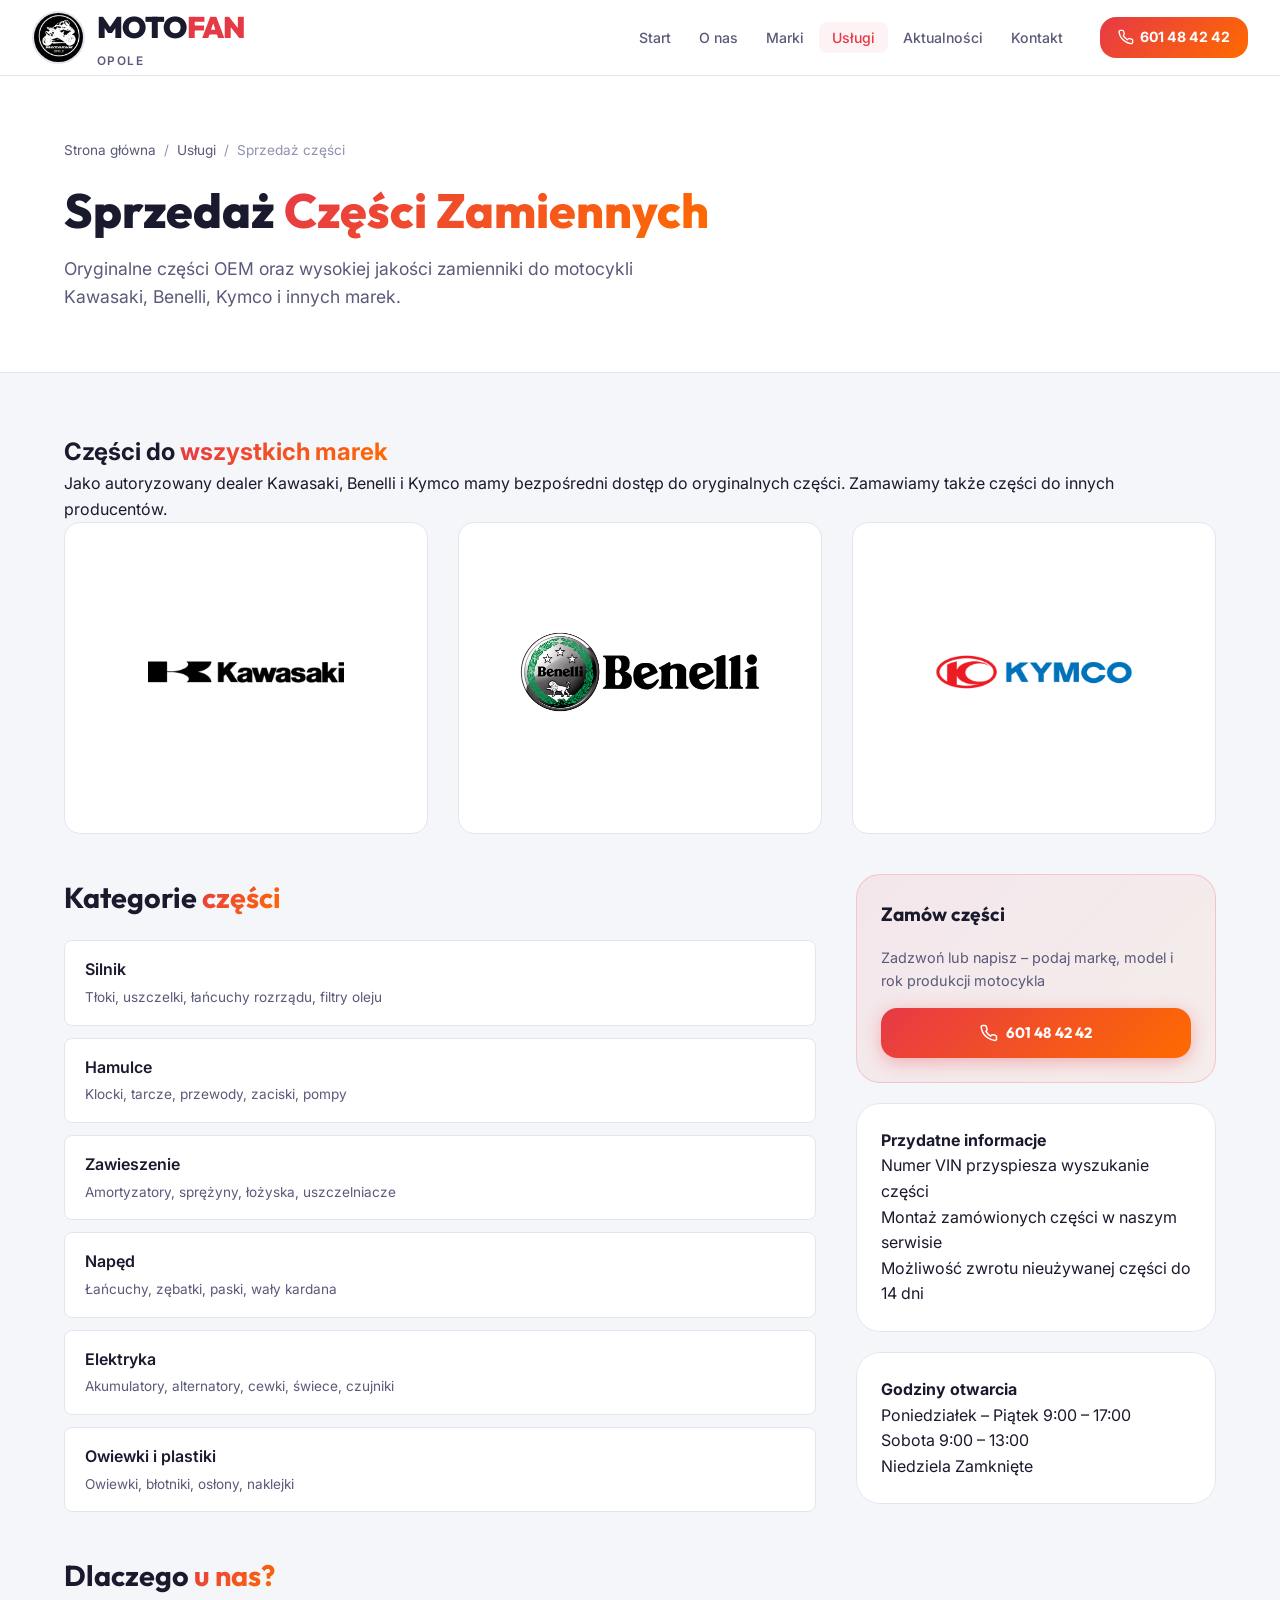
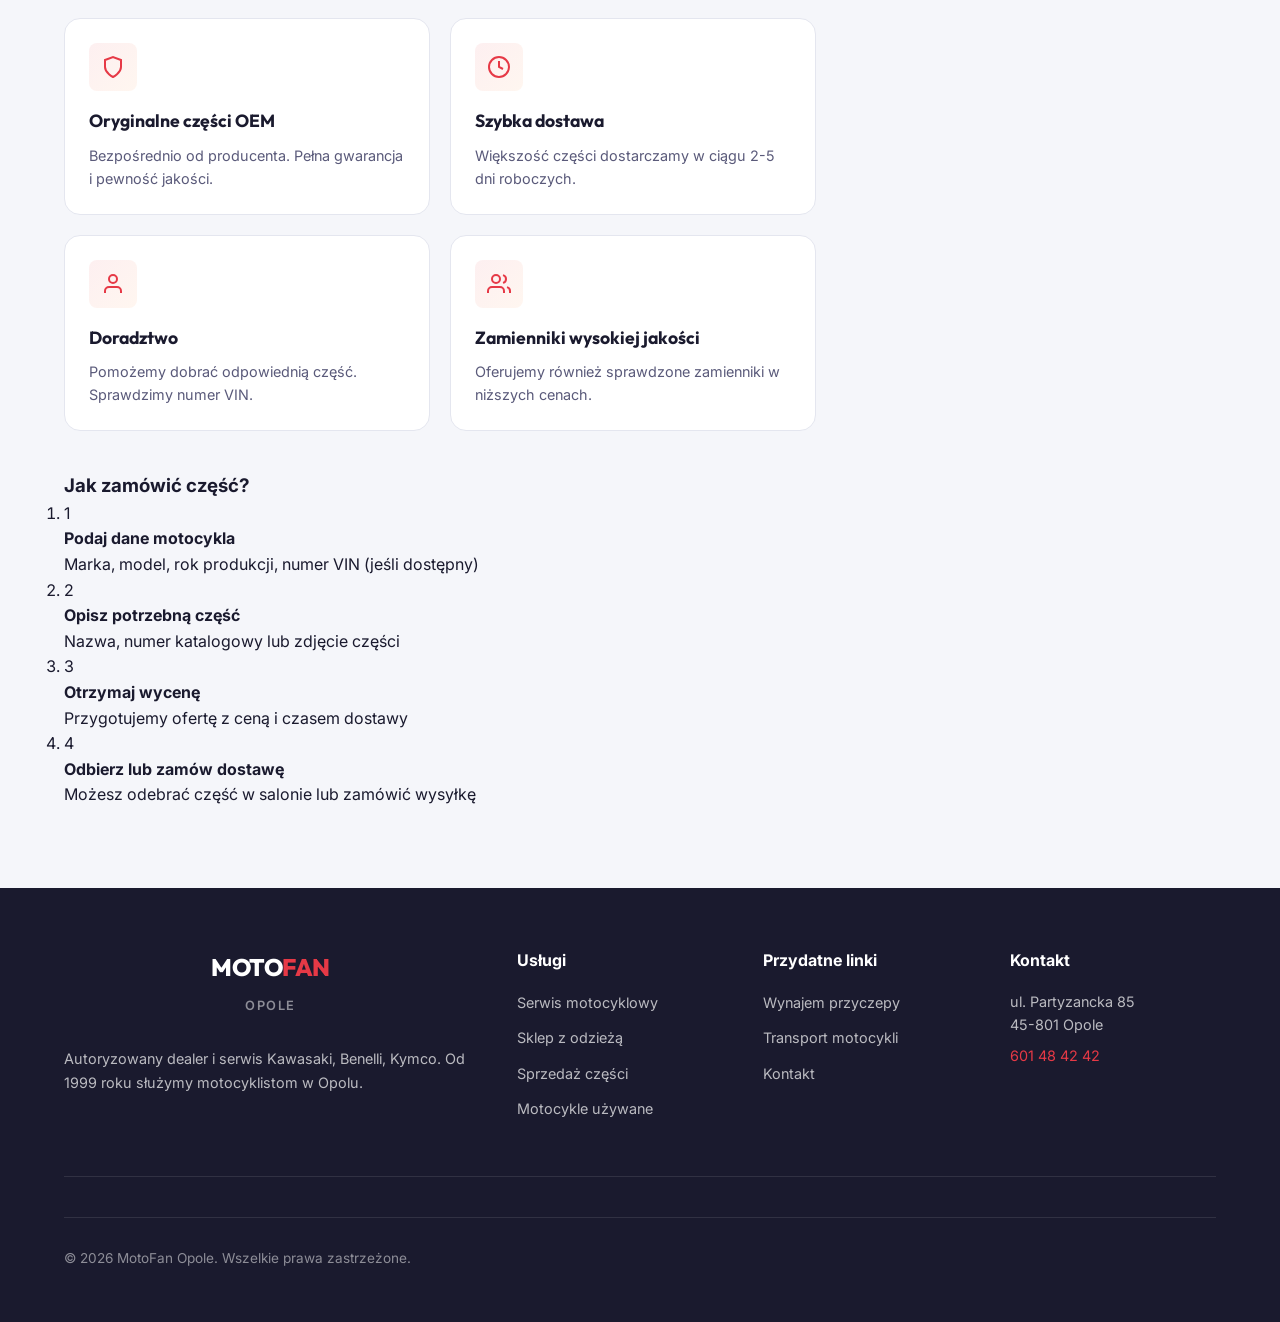
==== czesci.html @ 24b76aa2 "Remove free delivery info from czesci sidebar" ====
<!DOCTYPE html>
<html lang="pl">
<head>
  <meta charset="UTF-8" />
  <meta name="viewport" content="width=device-width, initial-scale=1.0" />
  <title>Sprzedaż Części – MotoFan Opole</title>
  <meta name="description" content="Oryginalne części zamienne do motocykli Kawasaki, Benelli, Kymco. Zamów części do swojego motocykla w MotoFan Opole." />
  <link rel="preconnect" href="https://fonts.googleapis.com" />
  <link rel="preconnect" href="https://fonts.gstatic.com" crossorigin />
  <link href="https://fonts.googleapis.com/css2?family=Outfit:wght@300;400;500;600;700;800;900&family=Inter:wght@300;400;500;600&display=swap" rel="stylesheet" />
  <link rel="stylesheet" href="style.css" />
  <link rel="stylesheet" href="subpage.css" />
</head>
<body>

  <!-- ===== NAVBAR ===== -->
  <nav class="navbar" id="navbar">
    <div class="nav-container">
      <a href="index.html" class="nav-logo">
        <img src="pics/logo.jpg" alt="MotoFan logo" class="nav-logo-img" onerror="this.style.display='none'" />
        <div>
          <div class="logo-text">MOTO<span class="logo-accent">FAN</span></div>
          <div class="logo-sub">Opole</div>
        </div>
      </a>
      <ul class="nav-links" id="navLinks">
        <li><a href="index.html" class="nav-link">Start</a></li>
        <li><a href="index.html#about" class="nav-link">O nas</a></li>
        <li><a href="index.html#brands" class="nav-link">Marki</a></li>
        <li><a href="index.html#services" class="nav-link active">Usługi</a></li>
        <li><a href="index.html#news" class="nav-link">Aktualności</a></li>
        <li><a href="index.html#contact" class="nav-link">Kontakt</a></li>
      </ul>
      <a href="tel:601484242" class="nav-cta">
        <svg width="16" height="16" viewBox="0 0 24 24" fill="none" stroke="currentColor" stroke-width="2" stroke-linecap="round" stroke-linejoin="round"><path d="M22 16.92v3a2 2 0 0 1-2.18 2 19.79 19.79 0 0 1-8.63-3.07A19.5 19.5 0 0 1 4.69 13 19.79 19.79 0 0 1 1.61 4.35 2 2 0 0 1 3.58 2h3a2 2 0 0 1 2 1.72 12.84 12.84 0 0 0 .7 2.81 2 2 0 0 1-.45 2.11L7.91 9.91a16 16 0 0 0 6.18 6.18l1.27-1.27a2 2 0 0 1 2.11-.45 12.84 12.84 0 0 0 2.81.7A2 2 0 0 1 22 16.92z"/></svg>
        601 48 42 42
      </a>
      <button class="hamburger" id="hamburger" aria-label="Menu">
        <span></span><span></span><span></span>
      </button>
    </div>
  </nav>

  <!-- ===== PAGE HEADER ===== -->
  <section class="page-header">
    <div class="container">
      <div class="breadcrumb">
        <a href="index.html">Strona główna</a>
        <span>/</span>
        <a href="index.html#services">Usługi</a>
        <span>/</span>
        <span>Sprzedaż części</span>
      </div>
      <h1 class="page-title">Sprzedaż <span class="gradient-text">Części Zamiennych</span></h1>
      <p class="page-desc">Oryginalne części OEM oraz wysokiej jakości zamienniki do motocykli Kawasaki, Benelli, Kymco i innych marek.</p>
    </div>
  </section>

  <!-- ===== CONTENT ===== -->
  <section class="content-section">
    <div class="container">
      
      <h2>Części do <span class="gradient-text">wszystkich marek</span></h2>
      <p class="lead">Jako autoryzowany dealer Kawasaki, Benelli i Kymco mamy bezpośredni dostęp do oryginalnych części. Zamawiamy także części do innych producentów.</p>

      <div class="brands-showcase" style="grid-template-columns:repeat(3,1fr);gap:30px;">
        <div class="brand-showcase-card" style="display:flex;align-items:center;justify-content:center;padding:40px 20px;">
          <img src="pics/marki/kawsaki.png" alt="Kawasaki" style="height:218px;width:auto;" />
        </div>
        <div class="brand-showcase-card" style="display:flex;align-items:center;justify-content:center;padding:40px 20px;">
          <img src="pics/marki/benelli-logo.png" alt="Benelli" style="height:136px;width:auto;" />
        </div>
        <div class="brand-showcase-card" style="display:flex;align-items:center;justify-content:center;padding:40px 20px;">
          <img src="pics/marki/kymco.png" alt="Kymco" style="height:218px;width:auto;" />
        </div>
      </div>

      <div class="content-grid">
        <div class="content-main">
          <h2>Kategorie <span class="gradient-text">części</span></h2>
          
          <div class="repairs-list">
            <div class="repair-item">
              <span class="repair-name">Silnik</span>
              <span class="repair-desc">Tłoki, uszczelki, łańcuchy rozrządu, filtry oleju</span>
            </div>
            <div class="repair-item">
              <span class="repair-name">Hamulce</span>
              <span class="repair-desc">Klocki, tarcze, przewody, zaciski, pompy</span>
            </div>
            <div class="repair-item">
              <span class="repair-name">Zawieszenie</span>
              <span class="repair-desc">Amortyzatory, sprężyny, łożyska, uszczelniacze</span>
            </div>
            <div class="repair-item">
              <span class="repair-name">Napęd</span>
              <span class="repair-desc">Łańcuchy, zębatki, paski, wały kardana</span>
            </div>
            <div class="repair-item">
              <span class="repair-name">Elektryka</span>
              <span class="repair-desc">Akumulatory, alternatory, cewki, świece, czujniki</span>
            </div>
            <div class="repair-item">
              <span class="repair-name">Owiewki i plastiki</span>
              <span class="repair-desc">Owiewki, błotniki, osłony, naklejki</span>
            </div>
          </div>

          <h2>Dlaczego <span class="gradient-text">u nas?</span></h2>
          
          <div class="service-features">
            <div class="feature-box">
              <div class="feature-icon">
                <svg viewBox="0 0 24 24" fill="none" stroke="currentColor" stroke-width="2"><path d="M12 22s8-4 8-10V5l-8-3-8 3v7c0 6 8 10 8 10z"/></svg>
              </div>
              <h3>Oryginalne części OEM</h3>
              <p>Bezpośrednio od producenta. Pełna gwarancja i pewność jakości.</p>
            </div>
            <div class="feature-box">
              <div class="feature-icon">
                <svg viewBox="0 0 24 24" fill="none" stroke="currentColor" stroke-width="2"><circle cx="12" cy="12" r="10"/><polyline points="12 6 12 12 16 14"/></svg>
              </div>
              <h3>Szybka dostawa</h3>
              <p>Większość części dostarczamy w ciągu 2-5 dni roboczych.</p>
            </div>
            <div class="feature-box">
              <div class="feature-icon">
                <svg viewBox="0 0 24 24" fill="none" stroke="currentColor" stroke-width="2"><path d="M20 21v-2a4 4 0 0 0-4-4H8a4 4 0 0 0-4 4v2"/><circle cx="12" cy="7" r="4"/></svg>
              </div>
              <h3>Doradztwo</h3>
              <p>Pomożemy dobrać odpowiednią część. Sprawdzimy numer VIN.</p>
            </div>
            <div class="feature-box">
              <div class="feature-icon">
                <svg viewBox="0 0 24 24" fill="none" stroke="currentColor" stroke-width="2"><path d="M17 21v-2a4 4 0 0 0-4-4H5a4 4 0 0 0-4 4v2"/><circle cx="9" cy="7" r="4"/><path d="M23 21v-2a4 4 0 0 0-3-3.87"/><path d="M16 3.13a4 4 0 0 1 0 7.75"/></svg>
              </div>
              <h3>Zamienniki wysokiej jakości</h3>
              <p>Oferujemy również sprawdzone zamienniki w niższych cenach.</p>
            </div>
          </div>

          <h3>Jak zamówić część?</h3>
          <ol class="steps-list">
            <li>
              <span class="step-number">1</span>
              <div>
                <strong>Podaj dane motocykla</strong>
                <p>Marka, model, rok produkcji, numer VIN (jeśli dostępny)</p>
              </div>
            </li>
            <li>
              <span class="step-number">2</span>
              <div>
                <strong>Opisz potrzebną część</strong>
                <p>Nazwa, numer katalogowy lub zdjęcie części</p>
              </div>
            </li>
            <li>
              <span class="step-number">3</span>
              <div>
                <strong>Otrzymaj wycenę</strong>
                <p>Przygotujemy ofertę z ceną i czasem dostawy</p>
              </div>
            </li>
            <li>
              <span class="step-number">4</span>
              <div>
                <strong>Odbierz lub zamów dostawę</strong>
                <p>Możesz odebrać część w salonie lub zamówić wysyłkę</p>
              </div>
            </li>
          </ol>
        </div>

        <aside class="content-sidebar">
          <div class="sidebar-card cta-card">
            <h3>Zamów części</h3>
            <p>Zadzwoń lub napisz – podaj markę, model i rok produkcji motocykla</p>
            <a href="tel:601484242" class="btn btn-primary btn-full">
              <svg width="18" height="18" viewBox="0 0 24 24" fill="none" stroke="currentColor" stroke-width="2"><path d="M22 16.92v3a2 2 0 0 1-2.18 2 19.79 19.79 0 0 1-8.63-3.07A19.5 19.5 0 0 1 4.69 13 19.79 19.79 0 0 1 1.61 4.35 2 2 0 0 1 3.58 2h3a2 2 0 0 1 2 1.72 12.84 12.84 0 0 0 .7 2.81 2 2 0 0 1-.45 2.11L7.91 9.91a16 16 0 0 0 6.18 6.18l1.27-1.27a2 2 0 0 1 2.11-.45 12.84 12.84 0 0 0 2.81.7A2 2 0 0 1 22 16.92z"/></svg>
              601 48 42 42
            </a>
          </div>

          <div class="sidebar-card">
            <h4>Przydatne informacje</h4>
            <ul class="sidebar-list">
              <li>Numer VIN przyspiesza wyszukanie części</li>
              <li>Montaż zamówionych części w naszym serwisie</li>
              <li>Możliwość zwrotu nieużywanej części do 14 dni</li>
            </ul>
          </div>

          <div class="sidebar-card">
            <h4>Godziny otwarcia</h4>
            <div class="hours-list">
              <div class="hours-row">
                <span>Poniedziałek – Piątek</span>
                <span>9:00 – 17:00</span>
              </div>
              <div class="hours-row">
                <span>Sobota</span>
                <span>9:00 – 13:00</span>
              </div>
              <div class="hours-row">
                <span>Niedziela</span>
                <span>Zamknięte</span>
              </div>
            </div>
          </div>
        </aside>
      </div>

    </div>
  </section>

  <!-- ===== FOOTER ===== -->
  <footer class="footer">
    <div class="container">
      <div class="footer-grid">
        <div class="footer-brand">
          <div class="footer-logo">
            <span class="logo-text">MOTO<span class="logo-accent">FAN</span></span>
            <span class="logo-sub">Opole</span>
          </div>
          <p>Autoryzowany dealer i serwis Kawasaki, Benelli, Kymco. Od 1999 roku służymy motocyklistom w Opolu.</p>
        </div>
        <div class="footer-links">
          <h4>Usługi</h4>
          <ul>
            <li><a href="serwis-motocyklowy.html">Serwis motocyklowy</a></li>
            <li><a href="sklep.html">Sklep z odzieżą</a></li>
            <li><a href="czesci.html">Sprzedaż części</a></li>
            <li><a href="motocykle-uzywane.html">Motocykle używane</a></li>
          </ul>
        </div>
        <div class="footer-links">
          <h4>Przydatne linki</h4>
          <ul>
            <li><a href="wynajem-przyczepy.html">Wynajem przyczepy</a></li>
            <li><a href="transport.html">Transport motocykli</a></li>
            <li><a href="index.html#contact">Kontakt</a></li>
          </ul>
        </div>
        <div class="footer-contact">
          <h4>Kontakt</h4>
          <p>ul. Partyzancka 85<br>45-801 Opole</p>
          <p><a href="tel:601484242">601 48 42 42</a></p>
        </div>
      </div>
      <div class="footer-bottom">
        <p>&copy; 2026 MotoFan Opole. Wszelkie prawa zastrzeżone.</p>
      </div>
    </div>
  </footer>

  <script src="script.js"></script>
</body>
</html>
---- style.css ----
/* ===================================================
   MOTOFAN – Modern Website CSS – Light Premium Theme
   =================================================== */
:root {
  --bg:          #f5f6fa;
  --bg2:         #ffffff;
  --surface:     #ffffff;
  --surface2:    #f0f1f8;
  --border:      #e4e6ef;
  --border-h:    rgba(230,57,70,0.4);

  --primary:     #e63946;
  --primary-d:   #c1121f;
  --orange:      #ff6b00;
  --grad:        linear-gradient(135deg,#e63946,#ff6b00);
  --grad-soft:   linear-gradient(135deg,rgba(230,57,70,.08),rgba(255,107,0,.06));

  --text:        #1a1a2e;
  --text-m:      #5a5a7a;
  --text-dim:    #9090b0;

  --radius-sm:   8px;
  --radius-md:   16px;
  --radius-lg:   24px;
  --radius-xl:   32px;
  --shadow:      0 2px 24px rgba(0,0,0,.08);
  --shadow-h:    0 8px 40px rgba(230,57,70,.15);
  --tr:          .3s cubic-bezier(.4,0,.2,1);
  --nav-h:       76px;
}

*,*::before,*::after{box-sizing:border-box;margin:0;padding:0}
html{scroll-behavior:smooth}
body{background:var(--bg);color:var(--text);font-family:'Inter',sans-serif;line-height:1.6;overflow-x:hidden}
a{color:inherit;text-decoration:none}
ul{list-style:none}
img{max-width:100%;display:block}
::-webkit-scrollbar{width:5px}
::-webkit-scrollbar-track{background:var(--bg)}
::-webkit-scrollbar-thumb{background:var(--primary);border-radius:3px}

.container{max-width:1200px;margin:0 auto;padding:0 24px}
section{padding:96px 0}

/* Typography */
.gradient-text{background:var(--grad);-webkit-background-clip:text;-webkit-text-fill-color:transparent;background-clip:text}
.section-header{text-align:center;margin-bottom:60px}
.section-tag{display:inline-block;background:rgba(230,57,70,.1);color:var(--primary);border:1px solid rgba(230,57,70,.2);padding:5px 16px;border-radius:100px;font-size:.78rem;font-weight:700;letter-spacing:.1em;text-transform:uppercase;margin-bottom:14px}
.section-title{font-family:'Outfit',sans-serif;font-size:clamp(1.9rem,4vw,2.8rem);font-weight:800;line-height:1.15;margin-bottom:14px;color:var(--text)}
.section-desc{font-size:1.05rem;color:var(--text-m);max-width:580px;margin:0 auto}

/* Buttons */
.btn{display:inline-flex;align-items:center;gap:8px;padding:13px 26px;border-radius:var(--radius-md);font-family:'Outfit',sans-serif;font-weight:700;font-size:.93rem;cursor:pointer;transition:var(--tr);border:none;letter-spacing:.01em}
.btn-primary{background:var(--grad);color:#fff;box-shadow:0 4px 18px rgba(230,57,70,.35)}
.btn-primary:hover{transform:translateY(-2px);box-shadow:0 8px 30px rgba(230,57,70,.45)}
.btn-ghost{background:#fff;color:var(--text);border:2px solid var(--border)}
.btn-ghost:hover{border-color:var(--primary);color:var(--primary);transform:translateY(-2px)}
.btn-fb{background:#1877f2;color:#fff;width:100%;justify-content:center;margin-top:20px}
.btn-fb:hover{background:#166fe5;transform:translateY(-2px);box-shadow:0 8px 24px rgba(24,119,242,.35)}
.btn-full{width:100%;justify-content:center}

/* ===== NAVBAR ===== */
.navbar{position:fixed;top:0;left:0;right:0;z-index:1000;height:var(--nav-h);background:rgba(255,255,255,.85);backdrop-filter:blur(20px);border-bottom:1px solid var(--border);transition:var(--tr)}
.navbar.scrolled{box-shadow:0 4px 24px rgba(0,0,0,.08)}
.nav-container{max-width:1400px;margin:0 auto;padding:0 32px;height:100%;display:flex;align-items:center;gap:24px}

.nav-logo{display:flex;align-items:center;gap:12px;flex-shrink:0}
.nav-logo-img{width:53px;height:53px;border-radius:50%;object-fit:cover;border:2px solid var(--border)}
.logo-text{font-family:'Outfit',sans-serif;font-size:1.86rem;font-weight:900;letter-spacing:-.02em;color:var(--text)}
.logo-accent{color:var(--primary)}
.logo-sub{font-size:.74rem;color:var(--text-m);font-weight:600;letter-spacing:.12em;text-transform:uppercase}

.nav-links{display:flex;align-items:center;gap:2px;margin-left:auto}
.nav-link{padding:7px 13px;border-radius:var(--radius-sm);font-size:.88rem;font-weight:500;color:var(--text-m);transition:var(--tr)}
.nav-link:hover,.nav-link.active{color:var(--primary);background:rgba(230,57,70,.06)}

.nav-cta{display:flex;align-items:center;gap:6px;padding:9px 18px;border-radius:var(--radius-md);background:var(--grad);color:#fff;font-weight:700;font-size:.88rem;transition:var(--tr);flex-shrink:0}
.nav-cta:hover{transform:translateY(-1px);box-shadow:0 4px 16px rgba(230,57,70,.35)}

.hamburger{display:none;flex-direction:column;gap:5px;background:none;border:none;cursor:pointer;padding:8px;margin-left:auto}
.hamburger span{display:block;width:24px;height:2px;background:var(--text);border-radius:2px;transition:var(--tr)}

/* ===== HERO ===== */
.hero{position:relative;height:100vh;min-height:600px;display:flex;align-items:center;overflow:hidden}
.hero-video-wrap{position:absolute;inset:0;z-index:0;overflow:hidden}

/* Clip bottom to hide watermark */
.hero-video{width:100%;height:112%;object-fit:cover;object-position:center top}
.hero-overlay{position:absolute;inset:0;background:linear-gradient(to right,rgba(10,10,20,.82) 0%,rgba(10,10,20,.55) 55%,rgba(10,10,20,.2) 100%)}

.hero-content{position:relative;z-index:2;max-width:1200px;margin:0 auto;padding:0 24px;width:100%}
.hero-badge{display:inline-flex;align-items:center;gap:10px;background:rgba(255,255,255,.12);border:1px solid rgba(255,255,255,.2);backdrop-filter:blur(12px);padding:7px 18px;border-radius:100px;font-size:.82rem;color:rgba(255,255,255,.85);margin-bottom:24px;animation:fadeInDown .8s ease}
.badge-dot{width:8px;height:8px;background:#22c55e;border-radius:50%;box-shadow:0 0 8px #22c55e;animation:pulse 2s infinite}
@keyframes pulse{0%,100%{box-shadow:0 0 8px #22c55e}50%{box-shadow:0 0 20px #22c55e}}

.hero-title{font-family:'Outfit',sans-serif;font-size:clamp(3.2rem,8vw,6.5rem);font-weight:900;line-height:1.02;margin-bottom:22px;color:#fff;animation:fadeInUp .9s ease .1s both;text-shadow:0 2px 30px rgba(0,0,0,.3)}
.hero-sub{font-size:clamp(1rem,2vw,1.2rem);color:rgba(255,255,255,.8);max-width:520px;margin-bottom:36px;animation:fadeInUp .9s ease .2s both;line-height:1.7}
.hero-actions{display:flex;gap:14px;flex-wrap:wrap;margin-bottom:56px;animation:fadeInUp .9s ease .3s both}
.hero-stats{display:flex;align-items:center;gap:28px;animation:fadeInUp .9s ease .4s both}
.stat{display:flex;flex-direction:column}
.stat-num{font-family:'Outfit',sans-serif;font-size:2.1rem;font-weight:900;color:#fff}
.stat-label{font-size:.75rem;color:rgba(255,255,255,.6);text-transform:uppercase;letter-spacing:.06em}
.stat-divider{width:1px;height:38px;background:rgba(255,255,255,.2)}

.scroll-indicator{position:absolute;bottom:28px;left:50%;transform:translateX(-50%);z-index:2;display:flex;flex-direction:column;align-items:center;gap:7px;color:rgba(255,255,255,.5);font-size:.72rem;animation:bounce 2s infinite}
.scroll-mouse{width:22px;height:34px;border:2px solid rgba(255,255,255,.3);border-radius:11px;display:flex;justify-content:center;padding-top:6px}
.scroll-wheel{width:3px;height:6px;background:var(--primary);border-radius:2px;animation:scrollWheel 2s infinite}
@keyframes scrollWheel{0%{transform:translateY(0);opacity:1}100%{transform:translateY(10px);opacity:0}}
@keyframes bounce{0%,100%{transform:translateX(-50%) translateY(0)}50%{transform:translateX(-50%) translateY(6px)}}

/* ===== ABOUT ===== */
.about{background:var(--bg2)}
.about-grid{display:grid;grid-template-columns:1fr 1fr;gap:56px;align-items:start}
.about-lead{font-size:1.15rem;font-weight:600;color:var(--text);margin-bottom:18px;line-height:1.6}
.about-text p{color:var(--text-m);margin-bottom:14px;line-height:1.8}
.about-features{margin-top:28px;display:grid;grid-template-columns:1fr 1fr;gap:14px}
.feature-item{display:flex;align-items:flex-start;gap:12px;background:var(--bg);border:1px solid var(--border);border-radius:var(--radius-md);padding:14px;transition:var(--tr)}
.feature-item:hover{border-color:var(--primary);box-shadow:var(--shadow-h);transform:translateY(-2px)}
.feature-icon{width:40px;height:40px;border-radius:10px;background:rgba(230,57,70,.08);display:flex;align-items:center;justify-content:center;flex-shrink:0}
.feature-icon svg{width:20px;height:20px;color:var(--primary);fill:none;stroke:currentColor;stroke-width:2}
.feature-item strong{font-size:.88rem;font-weight:700;display:block;margin-bottom:3px;color:var(--text)}
.feature-item p{font-size:.78rem;color:var(--text-m);margin:0}

.about-img-col{display:flex;flex-direction:column;gap:16px}
.about-img-card{position:relative;border-radius:var(--radius-xl);overflow:hidden;background:var(--grad-soft);border:1px solid var(--border);height:260px;display:flex;align-items:center;justify-content:center}
.about-img-card img{width:100%;height:100%;object-fit:cover}
.about-badge-card{background:var(--grad);color:#fff;border-radius:var(--radius-lg);padding:24px 28px;display:flex;align-items:center;gap:20px}
.about-badge-num{font-family:'Outfit',sans-serif;font-size:3rem;font-weight:900}
.about-badge-label{font-size:.9rem;opacity:.9;font-weight:500}

/* ===== BRANDS ===== */
.brands{background:var(--bg)}
.brands-grid{display:grid;grid-template-columns:repeat(3,1fr);gap:20px;margin-bottom:40px}
.brand-card{position:relative;background:var(--surface);border:1.5px solid var(--border);border-radius:var(--radius-xl);overflow:hidden;transition:var(--tr);cursor:pointer}
.brand-card:hover{border-color:var(--primary);transform:translateY(-4px);box-shadow:var(--shadow-h)}
.brand-card.featured{border-color:rgba(230,57,70,.3);background:linear-gradient(135deg,#fff,rgba(230,57,70,.03))}
.brand-card-inner{padding:28px}
.brand-logo-wrap{height:144px;display:flex;align-items:center;justify-content:center;margin-bottom:14px}
.brand-logo{max-height:132px;max-width:288px;object-fit:contain;filter:none}
.brand-logo-lg{max-height:145px;max-width:317px}
.brand-logo-fallback{font-family:'Outfit',sans-serif;font-size:1.7rem;font-weight:900;background:var(--grad);-webkit-background-clip:text;-webkit-text-fill-color:transparent;background-clip:text}
.brand-badge{display:inline-block;background:rgba(230,57,70,.08);color:var(--primary);border:1px solid rgba(230,57,70,.18);padding:3px 10px;border-radius:100px;font-size:.7rem;font-weight:700;text-transform:uppercase;letter-spacing:.05em;margin-bottom:10px}
.brand-card p{font-size:.88rem;color:var(--text-m);line-height:1.7;margin-bottom:14px}
.brand-offers{display:flex;flex-direction:column;gap:0;margin-bottom:18px}
.brand-offers li{font-size:.83rem;color:var(--text-m);padding:6px 0;border-bottom:1px solid var(--border)}
.brand-offers li:last-child{border-bottom:none}
.brand-link{color:var(--primary);font-size:.83rem;font-weight:700;transition:var(--tr)}
.brand-link:hover{color:var(--primary-d);text-decoration:underline}
.brand-featured-badge{position:absolute;top:14px;right:14px;background:var(--grad);color:#fff;padding:3px 12px;border-radius:100px;font-size:.7rem;font-weight:700}

.partners-strip{background:var(--surface);border:1px solid var(--border);border-radius:var(--radius-lg);padding:20px 28px;display:flex;align-items:center;gap:20px;flex-wrap:wrap;box-shadow:var(--shadow);margin-top:16px}
.partners-strip:first-of-type{margin-top:40px}
.partners-label{font-size:.82rem;color:var(--text-m);white-space:nowrap;font-weight:700}
.partners-logos{display:flex;gap:10px;flex-wrap:wrap;flex:1;align-items:center}
.partner-tag{background:var(--bg);border:1px solid var(--border);padding:5px 13px;border-radius:100px;font-size:.8rem;color:var(--text-m);transition:var(--tr)}
.partner-tag:hover{border-color:var(--primary);color:var(--primary)}
.partner-logo-img{height:43px;width:auto;object-fit:contain}

/* ===== SERVICES ===== */
.services{background:var(--bg2)}
.services-grid{display:grid;grid-template-columns:repeat(3,1fr);gap:20px}
.service-card{background:var(--surface);border:1.5px solid var(--border);border-radius:var(--radius-lg);padding:26px;transition:var(--tr)}
.service-card:hover{border-color:var(--primary);transform:translateY(-4px);box-shadow:var(--shadow-h)}
.service-icon-wrap{width:52px;height:52px;background:rgba(230,57,70,.08);border:1px solid rgba(230,57,70,.15);border-radius:14px;display:flex;align-items:center;justify-content:center;margin-bottom:18px}
.service-icon-wrap svg{width:26px;height:26px;stroke:var(--primary);fill:none;stroke-width:1.8;stroke-linecap:round;stroke-linejoin:round}
.service-icon-wrap.service-photo{display:block;width:calc(100% + 52px);height:200px;border-radius:calc(var(--radius-lg) - 1.5px) calc(var(--radius-lg) - 1.5px) 0 0;background:none;border:none;overflow:hidden;padding:0;margin:-26px -26px 20px -26px;flex-shrink:0}
.service-icon-wrap.service-photo img{width:100%;height:100%;object-fit:cover;transition:transform .5s ease}
.service-card:hover .service-icon-wrap.service-photo img{transform:scale(1.07)}
.service-card h3{font-family:'Outfit',sans-serif;font-size:1.1rem;font-weight:700;margin-bottom:8px;color:var(--text)}
.service-card>p{font-size:.87rem;color:var(--text-m);margin-bottom:16px;line-height:1.7}
.service-list{display:flex;flex-direction:column;gap:0}
.service-list li{font-size:.84rem;color:var(--text-m);padding:7px 0;border-bottom:1px solid var(--border);display:flex;align-items:center;gap:8px}
.service-list li:last-child{border-bottom:none}
.service-list li::before{content:'';display:block;width:6px;height:6px;border-radius:50%;background:var(--primary);flex-shrink:0}

/* ===== FACEBOOK SECTION ===== */
.news-section{background:var(--bg)}
.fb-section-wrap{display:flex;justify-content:center;gap:20px;align-items:start}
.fb-feed-container{width:500px;max-width:100%;background:var(--surface);border:1.5px solid var(--border);border-radius:var(--radius-xl);overflow:hidden;min-height:820px;display:flex;flex-direction:column;align-items:stretch;justify-content:flex-start;box-shadow:var(--shadow)}
.fb-sidebar{width:260px}
.fb-sidebar h3{font-family:'Outfit',sans-serif;font-size:1.35rem;font-weight:700;margin-bottom:20px;color:var(--text)}

/* Profile card above sidebar */
.fb-profile-card{display:flex;align-items:center;gap:10px;background:var(--surface);border:1.5px solid var(--border);border-radius:var(--radius-md);padding:12px;margin-bottom:16px}
.fb-profile-img{width:42px;height:42px;border-radius:50%;object-fit:cover;border:2px solid var(--border);flex-shrink:0}
.fb-profile-info h4{font-family:'Outfit',sans-serif;font-size:.88rem;font-weight:700;color:var(--text);margin-bottom:2px}
.fb-handle{font-size:.72rem;color:var(--text-m)}
.fb-stats-row{display:flex;gap:16px;margin-top:8px}
.fb-stat-item{display:flex;flex-direction:column}
.fb-stat-item strong{font-size:1rem;font-weight:800;color:var(--primary)}
.fb-stat-item span{font-size:.72rem;color:var(--text-m);text-transform:uppercase;letter-spacing:.05em}

/* ===== COOKIE BANNER ===== */
.cookie-banner{position:fixed;bottom:-150%;left:24px;width:calc(100% - 48px);max-width:420px;background:var(--surface);box-shadow:0 15px 40px rgba(0,0,0,0.12);z-index:9999;transition:all 0.5s cubic-bezier(0.16,1,0.3,1);border:1.5px solid var(--border);border-radius:var(--radius-xl);opacity:0;visibility:hidden}
.cookie-banner.show{bottom:24px;opacity:1;visibility:visible}
.cookie-content{padding:24px;display:flex;flex-direction:column;gap:16px}
.cookie-text strong{font-family:'Outfit',sans-serif;font-size:1.1rem;color:var(--text);display:block;margin-bottom:6px}
.cookie-text p{font-size:.85rem;color:var(--text-m);margin:0;line-height:1.5}
.cookie-actions{width:100%}
.cookie-actions .btn{width:100%;justify-content:center;padding:12px}
@media (max-width:480px) {
    .cookie-banner{left:16px;bottom:-150%;width:calc(100% - 32px)}
    .cookie-banner.show{bottom:16px}
}

/* Fallback card */
.fb-fallback{width:100%;height:100%;display:flex;align-items:center;justify-content:center;background:var(--bg);padding:40px 24px}
.fb-fallback-inner{text-align:center;max-width:360px}
.fb-fallback-logo{width:80px;height:80px;border-radius:50%;object-fit:cover;margin:0 auto 16px;border:3px solid var(--border)}
.fb-fallback-inner h4{font-family:'Outfit',sans-serif;font-size:1.3rem;font-weight:700;color:var(--text);margin-bottom:10px}
.fb-fallback-inner p{font-size:.9rem;color:var(--text-m);line-height:1.6}

/* Mobile CTA Button - Hidden by default on PC */
.mobile-fb-cta{display:none;background:var(--surface);border:1.5px solid var(--border);border-radius:var(--radius-xl);padding:40px 20px;text-align:center;box-shadow:var(--shadow)}
.mobile-cta-logo{width:80px;height:80px;border-radius:50%;object-fit:cover;border:3px solid var(--border);margin-bottom:20px}
.mobile-fb-cta h3{font-family:'Outfit',sans-serif;font-size:1.6rem;font-weight:800;color:var(--text);margin-bottom:12px}
.mobile-fb-cta p{font-size:1rem;color:var(--text-m);line-height:1.6;max-width:400px;margin:0 auto}
.fb-reasons{display:flex;flex-direction:column;gap:8px}
.fb-reason{display:flex;gap:10px;align-items:flex-start;background:var(--surface);border:1.5px solid var(--border);border-radius:var(--radius-md);padding:10px;transition:var(--tr)}
.fb-reason:hover{border-color:var(--primary);box-shadow:var(--shadow-h)}
.fb-reason-icon{width:32px;height:32px;border-radius:8px;background:rgba(230,57,70,.08);display:flex;align-items:center;justify-content:center;flex-shrink:0}
.fb-reason-icon svg{width:16px;height:16px;stroke:var(--primary);fill:none;stroke-width:2}
.fb-reason strong{font-size:.8rem;display:block;margin-bottom:2px;color:var(--text)}
.fb-reason p{font-size:.72rem;color:var(--text-m);margin:0;line-height:1.4}

/* ===== CONTACT ===== */
.contact{background:var(--bg2)}
.contact-grid{display:grid;grid-template-columns:1fr 1.5fr;gap:28px;margin-bottom:40px}
.contact-card{background:var(--surface);border:1.5px solid var(--border);border-radius:var(--radius-lg);padding:28px;margin-bottom:20px;box-shadow:var(--shadow)}
.contact-item{display:flex;align-items:flex-start;gap:14px;padding:14px 0;border-bottom:1px solid var(--border)}
.contact-item:last-child{border-bottom:none}
.contact-icon{width:40px;height:40px;border-radius:10px;background:rgba(230,57,70,.08);display:flex;align-items:center;justify-content:center;flex-shrink:0}
.contact-icon svg{width:20px;height:20px;stroke:var(--primary);fill:none;stroke-width:2;stroke-linecap:round;stroke-linejoin:round}
.contact-item strong{display:block;font-size:.75rem;text-transform:uppercase;letter-spacing:.06em;color:var(--text-m);margin-bottom:3px}
.contact-item p{font-size:.98rem;color:var(--text);line-height:1.5}
.contact-link{font-size:.98rem;color:var(--primary);font-weight:600;transition:var(--tr)}
.contact-link:hover{color:var(--primary-d);text-decoration:underline}
.hours-card{background:var(--surface);border:1.5px solid var(--border);border-radius:var(--radius-lg);padding:24px;box-shadow:var(--shadow)}
.hours-card h3{font-family:'Outfit',sans-serif;font-size:1.05rem;font-weight:700;margin-bottom:18px;color:var(--text)}
.hours-grid{display:grid;grid-template-columns:1fr auto;gap:8px 16px;align-items:center}
.hours-grid span:nth-child(odd){font-size:.88rem;color:var(--text-m)}
.hours-time{font-size:.88rem;font-weight:700;color:var(--text);text-align:right}
.hours-time.closed{color:var(--text-dim)}
.contact-map{border-radius:var(--radius-xl);overflow:hidden;border:1.5px solid var(--border);box-shadow:var(--shadow)}
.contact-map iframe{display:block}

.contact-form-wrap{background:var(--surface);border:1.5px solid var(--border);border-radius:var(--radius-xl);padding:36px;box-shadow:var(--shadow)}
.contact-form-wrap h3{font-family:'Outfit',sans-serif;font-size:1.4rem;font-weight:700;margin-bottom:24px;color:var(--text)}
.form-row{display:grid;grid-template-columns:1fr 1fr;gap:16px}
.form-group{display:flex;flex-direction:column;gap:7px;margin-bottom:14px}
.form-group label{font-size:.78rem;font-weight:700;color:var(--text-m);text-transform:uppercase;letter-spacing:.06em}
.form-group input,.form-group select,.form-group textarea{background:var(--bg);border:1.5px solid var(--border);border-radius:var(--radius-md);padding:13px 15px;color:var(--text);font-family:'Inter',sans-serif;font-size:.93rem;transition:var(--tr);outline:none;width:100%}
.form-group input:focus,.form-group select:focus,.form-group textarea:focus{border-color:var(--primary);box-shadow:0 0 0 3px rgba(230,57,70,.1)}
.form-group textarea{resize:vertical;min-height:110px}
.form-success{margin-top:14px;padding:14px;background:rgba(34,197,94,.08);border:1px solid rgba(34,197,94,.3);border-radius:var(--radius-md);color:#16a34a;font-weight:600;text-align:center}

/* ===== FOOTER ===== */
.footer{background:var(--text);color:rgba(255,255,255,.85);padding:64px 0 0}
.footer-grid{display:grid;grid-template-columns:2fr 1fr 1fr 1fr;gap:44px;padding-bottom:44px;border-bottom:1px solid rgba(255,255,255,.1)}
.footer-brand{display:flex;flex-direction:column;gap:14px}
.footer-logo{display:flex;align-items:center;gap:10px}
.footer-logo img{width:40px;height:40px;border-radius:50%;object-fit:cover}
.footer-logo .logo-text{color:#fff;font-size:1.4rem}
.footer-brand p{font-size:.86rem;color:rgba(255,255,255,.55);line-height:1.7}
.footer-socials{display:flex;gap:8px}
.social-btn{width:38px;height:38px;border-radius:var(--radius-sm);display:flex;align-items:center;justify-content:center;transition:var(--tr)}
.social-btn.fb{background:#1877f2;color:#fff}
.social-btn.fb:hover{background:#166fe5;transform:translateY(-2px)}
.footer-col h4{font-family:'Outfit',sans-serif;font-size:.78rem;font-weight:700;text-transform:uppercase;letter-spacing:.1em;color:rgba(255,255,255,.45);margin-bottom:14px}
.footer-col ul{display:flex;flex-direction:column;gap:9px}
.footer-col ul li,.footer-col ul li a{font-size:.86rem;color:rgba(255,255,255,.55);transition:var(--tr)}
.footer-col ul li a:hover{color:#fff}
.footer-bottom{display:flex;justify-content:space-between;align-items:center;padding:22px 0;font-size:.78rem;color:rgba(255,255,255,.35);flex-wrap:wrap;gap:8px}

/* ===== ANIMATIONS ===== */
@keyframes fadeInUp{from{opacity:0;transform:translateY(22px)}to{opacity:1;transform:translateY(0)}}
@keyframes fadeInDown{from{opacity:0;transform:translateY(-10px)}to{opacity:1;transform:translateY(0)}}
.reveal{opacity:0;transform:translateY(28px);transition:opacity .65s ease,transform .65s ease}
.reveal.visible{opacity:1;transform:translateY(0)}

/* ===== RESPONSIVE ===== */
@media(max-width:1024px){
  .brands-grid{grid-template-columns:repeat(2,1fr)}
  .services-grid{grid-template-columns:repeat(2,1fr)}
  .about-grid{grid-template-columns:1fr}
  .footer-grid{grid-template-columns:1fr 1fr}
  .fb-section-wrap{grid-template-columns:1fr}
}
@media (max-width:1100px), (pointer:coarse) {
  .hero-title{font-size:3.5rem}
  .fb-section-wrap{flex-direction:column;align-items:center}
  
  /* Ukrywamy ramke z Facebooka na 100% sprzetow dotykowych i mniejszych */
  #fbFeedWrap, #fbIframe {display:none !important}
  
  /* Celowo wymazujemy szerokosc, by element pasowal pod tabletem */
  .mobile-fb-cta{display:flex;flex-direction:column;align-items:center;width:100%;max-width:600px}

  .fb-feed-container{width:100%;max-width:600px;min-height:auto}
  .fb-sidebar{width:100%;max-width:600px}
}
@media(max-width:768px){
  section{padding:64px 0}
  .nav-links,.nav-cta{display:none}
  .nav-links.open{display:flex;flex-direction:column;position:fixed;top:var(--nav-h);left:0;right:0;background:rgba(255,255,255,.97);backdrop-filter:blur(20px);padding:20px;border-bottom:1px solid var(--border);gap:6px;box-shadow:0 8px 24px rgba(0,0,0,.1)}
  .hamburger{display:flex}
  .hero-title{font-size:2.8rem}
  .hero-stats{gap:14px;flex-wrap:wrap}
  .stat-divider{display:none}
  .about-features,.brands-grid,.services-grid{grid-template-columns:1fr}
  .contact-grid{grid-template-columns:1fr}
  .form-row{grid-template-columns:1fr}
  .footer-grid{grid-template-columns:1fr;gap:28px}
  .footer-bottom{flex-direction:column;text-align:center}
  .partners-strip{flex-direction:column;align-items:flex-start}
}
@media(max-width:480px){
  .hero-actions{flex-direction:column}
  .btn{width:100%;justify-content:center}
}
---- subpage.css ----
/* ===================================================
   MOTOFAN – Subpage Styles
   =================================================== */

/* Page Header */
.page-header {
  padding: 140px 0 60px;
  background: var(--bg2);
  border-bottom: 1px solid var(--border);
}

.breadcrumb {
  display: flex;
  align-items: center;
  gap: 8px;
  font-size: 0.85rem;
  color: var(--text-m);
  margin-bottom: 20px;
}

.breadcrumb a {
  color: var(--text-m);
  transition: var(--tr);
}

.breadcrumb a:hover {
  color: var(--primary);
}

.breadcrumb span {
  color: var(--text-dim);
}

.page-title {
  font-family: 'Outfit', sans-serif;
  font-size: clamp(2rem, 5vw, 3rem);
  font-weight: 800;
  line-height: 1.2;
  margin-bottom: 16px;
}

.page-desc {
  font-size: 1.1rem;
  color: var(--text-m);
  max-width: 600px;
}

/* Content Section */
.content-section {
  padding: 60px 0 80px;
}

.content-grid {
  display: grid;
  grid-template-columns: 1fr 360px;
  gap: 40px;
  align-items: start;
}

.content-main h2 {
  font-family: 'Outfit', sans-serif;
  font-size: 1.8rem;
  font-weight: 700;
  margin-bottom: 20px;
  margin-top: 40px;
}

.content-main h2:first-child {
  margin-top: 0;
}

.content-main .lead {
  font-size: 1.05rem;
  color: var(--text-m);
  line-height: 1.8;
  margin-bottom: 30px;
}

/* Service Features */
.service-features {
  display: grid;
  grid-template-columns: repeat(2, 1fr);
  gap: 20px;
  margin-bottom: 40px;
}

.feature-box {
  background: var(--surface);
  border: 1px solid var(--border);
  border-radius: var(--radius-md);
  padding: 24px;
  transition: var(--tr);
}

.feature-box:hover {
  border-color: var(--primary);
  box-shadow: var(--shadow-h);
  transform: translateY(-2px);
}

.feature-icon {
  width: 48px;
  height: 48px;
  background: var(--grad-soft);
  border-radius: var(--radius-sm);
  display: flex;
  align-items: center;
  justify-content: center;
  margin-bottom: 16px;
}

.feature-icon svg {
  width: 24px;
  height: 24px;
  stroke: var(--primary);
}

.feature-photo {
  width: calc(100% + 48px);
  height: 160px;
  border-radius: calc(var(--radius-md) - 1.5px) calc(var(--radius-md) - 1.5px) 0 0;
  overflow: hidden;
  margin: -24px -24px 16px -24px;
}
.feature-photo img {
  width: 100%;
  height: 100%;
  object-fit: cover;
  transition: transform .5s ease;
}
.feature-box:hover .feature-photo img {
  transform: scale(1.07);
}

.feature-box h3 {
  font-family: 'Outfit', sans-serif;
  font-size: 1.1rem;
  font-weight: 700;
  margin-bottom: 8px;
}

.feature-box p {
  font-size: 0.9rem;
  color: var(--text-m);
  line-height: 1.6;
}

/* Repairs List */
.repairs-list {
  display: flex;
  flex-direction: column;
  gap: 12px;
}

.repair-item {
  background: var(--surface);
  border: 1px solid var(--border);
  border-radius: var(--radius-sm);
  padding: 16px 20px;
  display: flex;
  flex-direction: column;
  gap: 4px;
}

.repair-name {
  font-weight: 600;
  color: var(--text);
}

.repair-desc {
  font-size: 0.85rem;
  color: var(--text-m);
}

/* Sidebar */
.content-sidebar {
  display: flex;
  flex-direction: column;
  gap: 20px;
  position: sticky;
  top: 100px;
}

.sidebar-card {
  background: var(--surface);
  border: 1px solid var(--border);
  border-radius: var(--radius-lg);
  padding: 24px;
}

.sidebar-card h3 {
  font-family: 'Outfit', sans-serif;
  font-size: 1.2rem;
  font-weight: 700;
  margin-bottom: 16px;
  color: var(--text);
}

.sidebar-note {
  font-size: 0.8rem;
  color: var(--text-dim);
  margin-bottom: 16px;
  padding-bottom: 16px;
  border-bottom: 1px solid var(--border);
}

/* Price List */
.price-list {
  list-style: none;
}

.price-list li {
  display: flex;
  justify-content: space-between;
  align-items: center;
  padding: 10px 0;
  border-bottom: 1px dashed var(--border);
  font-size: 0.9rem;
}

.price-list li:last-child {
  border-bottom: none;
}

.price-list span {
  color: var(--text-m);
}

.price-list strong {
  color: var(--primary);
  font-weight: 700;
}

/* Equipment List */
.equipment-list {
  list-style: none;
}

.equipment-list li {
  padding: 8px 0;
  font-size: 0.9rem;
  color: var(--text-m);
  border-bottom: 1px solid var(--border);
}

.equipment-list li:last-child {
  border-bottom: none;
}

/* CTA Card */
.cta-card {
  background: var(--grad-soft);
  border-color: rgba(230, 57, 70, 0.2);
}

.cta-card p {
  font-size: 0.9rem;
  color: var(--text-m);
  margin-bottom: 16px;
}

.btn-full {
  width: 100%;
  justify-content: center;
  gap: 8px;
}

/* Products Grid */
.products-grid {
  display: grid;
  grid-template-columns: repeat(3, 1fr);
  gap: 20px;
  margin-bottom: 40px;
}

.product-card {
  background: var(--surface);
  border: 1px solid var(--border);
  border-radius: var(--radius-lg);
  overflow: hidden;
  transition: var(--tr);
}

.product-card:hover {
  border-color: var(--primary);
  box-shadow: var(--shadow-h);
  transform: translateY(-4px);
}

.product-image {
  height: 200px;
  background: var(--bg);
  display: flex;
  align-items: center;
  justify-content: center;
  overflow: hidden;
}

.product-image img {
  width: 100%;
  height: 100%;
  object-fit: cover;
}

.product-info {
  padding: 20px;
}

.product-info h3 {
  font-family: 'Outfit', sans-serif;
  font-size: 1.1rem;
  font-weight: 700;
  margin-bottom: 8px;
}

.product-info p {
  font-size: 0.85rem;
  color: var(--text-m);
  margin-bottom: 12px;
}

.product-price {
  font-size: 1.2rem;
  font-weight: 700;
  color: var(--primary);
}

/* Brands Grid */
.brands-showcase {
  display: grid;
  grid-template-columns: repeat(4, 1fr);
  gap: 20px;
  margin-bottom: 40px;
}

.brand-showcase-card {
  background: var(--surface);
  border: 1px solid var(--border);
  border-radius: var(--radius-md);
  padding: 30px 20px;
  text-align: center;
  transition: var(--tr);
}

.brand-showcase-card:hover {
  border-color: var(--primary);
  box-shadow: var(--shadow);
}

.brand-showcase-card img {
  height: 50px;
  width: auto;
  max-width: 100%;
  object-fit: contain;
  margin: 0 auto 12px;
}

.brand-showcase-card h4 {
  font-size: 0.95rem;
  font-weight: 600;
  margin-bottom: 4px;
}

.brand-showcase-card p {
  font-size: 0.8rem;
  color: var(--text-m);
}

/* Categories */
.categories-grid {
  display: grid;
  grid-template-columns: repeat(3, 1fr);
  gap: 20px;
  margin-bottom: 40px;
}

.category-card {
  background: var(--surface);
  border: 1px solid var(--border);
  border-radius: var(--radius-md);
  padding: 24px;
  text-align: center;
  transition: var(--tr);
  cursor: pointer;
}

.category-card:hover {
  border-color: var(--primary);
  box-shadow: var(--shadow-h);
}

.category-icon {
  width: 60px;
  height: 60px;
  background: var(--grad-soft);
  border-radius: 50%;
  display: flex;
  align-items: center;
  justify-content: center;
  margin: 0 auto 16px;
}

.category-icon svg {
  width: 28px;
  height: 28px;
  stroke: var(--primary);
}

.category-card h3 {
  font-size: 1rem;
  font-weight: 700;
  margin-bottom: 6px;
}

.category-card p {
  font-size: 0.8rem;
  color: var(--text-m);
}

/* Motorcycle Gallery */
.moto-gallery {
  display: grid;
  grid-template-columns: repeat(2, 1fr);
  gap: 30px;
}

.moto-card {
  background: var(--surface);
  border: 1px solid var(--border);
  border-radius: var(--radius-xl);
  overflow: hidden;
  transition: var(--tr);
}

.moto-card:hover {
  border-color: var(--primary);
  box-shadow: var(--shadow-h);
}

.moto-gallery-wrap {
  position: relative;
  height: 280px;
  background: var(--bg);
}

.moto-gallery-wrap img {
  width: 100%;
  height: 100%;
  object-fit: cover;
  cursor: pointer;
}

.moto-badge {
  position: absolute;
  top: 12px;
  left: 12px;
  background: var(--grad);
  color: #fff;
  padding: 4px 12px;
  border-radius: 100px;
  font-size: 0.75rem;
  font-weight: 700;
  text-transform: uppercase;
}

.moto-gallery-nav {
  position: absolute;
  bottom: 12px;
  right: 12px;
  display: flex;
  gap: 6px;
}

.gallery-btn {
  width: 36px;
  height: 36px;
  background: rgba(255,255,255,0.9);
  border: none;
  border-radius: 50%;
  cursor: pointer;
  display: flex;
  align-items: center;
  justify-content: center;
  transition: var(--tr);
}

.gallery-btn:hover {
  background: var(--primary);
  color: #fff;
}

.gallery-btn svg {
  width: 18px;
  height: 18px;
}

.moto-info {
  padding: 24px;
}

.moto-info h3 {
  font-family: 'Outfit', sans-serif;
  font-size: 1.3rem;
  font-weight: 700;
  margin-bottom: 8px;
}

.moto-price {
  font-size: 1.4rem;
  font-weight: 800;
  color: var(--primary);
  margin-bottom: 16px;
}

.moto-specs {
  display: grid;
  grid-template-columns: repeat(2, 1fr);
  gap: 10px;
  margin-bottom: 16px;
}

.spec-item {
  font-size: 0.85rem;
}

.spec-label {
  color: var(--text-dim);
}

.spec-value {
  font-weight: 600;
  color: var(--text);
}

.moto-desc {
  font-size: 0.9rem;
  color: var(--text-m);
  line-height: 1.6;
  margin-bottom: 16px;
  padding-top: 16px;
  border-top: 1px solid var(--border);
}

.moto-actions {
  display: flex;
  gap: 10px;
}

.moto-actions .btn {
  flex: 1;
  justify-content: center;
}

/* ===== NEW MOTORCYCLE GALLERY V2 ===== */
.moto-gallery-v2 {
  display: flex;
  flex-direction: column;
  gap: 40px;
}

.moto-card-v2 {
  background: var(--surface);
  border: 1px solid var(--border);
  border-radius: var(--radius-xl);
  overflow: hidden;
  display: grid;
  grid-template-columns: 1fr 380px;
  transition: var(--tr);
}

.moto-card-v2:hover {
  border-color: var(--primary);
  box-shadow: var(--shadow-h);
}

.moto-images-container {
  display: grid;
  grid-template-columns: 1fr 100px;
  gap: 12px;
  padding: 16px;
  background: var(--bg);
}

.moto-main-img {
  position: relative;
  border-radius: var(--radius-lg);
  overflow: hidden;
  cursor: pointer;
  aspect-ratio: 4/3;
}

.moto-main-img img {
  width: 100%;
  height: 100%;
  object-fit: cover;
  transition: transform 0.4s ease;
}

.moto-main-img:hover img {
  transform: scale(1.03);
}

.moto-main-img .moto-badge {
  position: absolute;
  top: 12px;
  left: 12px;
  background: var(--grad);
  color: #fff;
  padding: 6px 14px;
  border-radius: 100px;
  font-size: 0.75rem;
  font-weight: 700;
  text-transform: uppercase;
  z-index: 2;
}

.moto-main-img .moto-badge.sold {
  background: #666;
}

.moto-main-img .moto-zoom-icon {
  position: absolute;
  bottom: 12px;
  right: 12px;
  width: 44px;
  height: 44px;
  background: rgba(255,255,255,0.95);
  border-radius: 50%;
  display: flex;
  align-items: center;
  justify-content: center;
  opacity: 0;
  transform: scale(0.8);
  transition: var(--tr);
  z-index: 2;
}

.moto-main-img:hover .moto-zoom-icon {
  opacity: 1;
  transform: scale(1);
}

.moto-zoom-icon svg {
  width: 22px;
  height: 22px;
  stroke: var(--primary);
}

.moto-thumbs-scroll {
  display: flex;
  flex-direction: column;
  gap: 8px;
  max-height: 360px;
  overflow-y: auto;
  padding-right: 4px;
}

.moto-thumbs-scroll::-webkit-scrollbar {
  width: 4px;
}

.moto-thumbs-scroll::-webkit-scrollbar-track {
  background: var(--border);
  border-radius: 2px;
}

.moto-thumbs-scroll::-webkit-scrollbar-thumb {
  background: var(--primary);
  border-radius: 2px;
}

.moto-thumbs-scroll img {
  width: 100%;
  height: 65px;
  object-fit: cover;
  border-radius: var(--radius-sm);
  cursor: pointer;
  border: 2px solid transparent;
  transition: var(--tr);
  flex-shrink: 0;
}

.moto-thumbs-scroll img:hover {
  border-color: var(--text-m);
}

.moto-thumbs-scroll img.active {
  border-color: var(--primary);
  box-shadow: 0 2px 8px rgba(230,57,70,0.3);
}

.moto-details {
  padding: 28px;
  display: flex;
  flex-direction: column;
}

.moto-details .moto-brand {
  display: inline-block;
  background: var(--grad-soft);
  color: var(--primary);
  padding: 4px 12px;
  border-radius: 100px;
  font-size: 0.75rem;
  font-weight: 700;
  text-transform: uppercase;
  letter-spacing: 0.05em;
  margin-bottom: 8px;
  width: fit-content;
}

.moto-details h3 {
  font-family: 'Outfit', sans-serif;
  font-size: 1.6rem;
  font-weight: 800;
  margin-bottom: 16px;
  color: var(--text);
}

.moto-details .moto-specs {
  display: grid;
  grid-template-columns: repeat(2, 1fr);
  gap: 8px 16px;
  margin-bottom: 16px;
}

.moto-details .moto-specs .spec {
  font-size: 0.85rem;
  color: var(--text-m);
  padding: 6px 0;
  border-bottom: 1px solid var(--border);
}

.moto-details .moto-specs .spec strong {
  color: var(--text);
}

.moto-details .moto-desc {
  font-size: 0.9rem;
  color: var(--text-m);
  line-height: 1.7;
  margin-bottom: 16px;
  flex-grow: 1;
}

.moto-details .moto-price {
  font-size: 1.8rem;
  font-weight: 900;
  color: var(--primary);
  margin-bottom: 16px;
  font-family: 'Outfit', sans-serif;
}

/* Responsive */
@media (max-width: 900px) {
  .moto-card-v2 {
    grid-template-columns: 1fr;
  }
  
  .moto-images-container {
    grid-template-columns: 1fr 80px;
  }
  
  .moto-thumbs-scroll {
    max-height: 280px;
  }
}

@media (max-width: 600px) {
  .moto-images-container {
    grid-template-columns: 1fr;
    grid-template-rows: auto auto;
  }
  
  .moto-thumbs-scroll {
    flex-direction: row;
    max-height: none;
    overflow-x: auto;
    overflow-y: hidden;
    padding-bottom: 4px;
    padding-right: 0;
  }
  
  .moto-thumbs-scroll img {
    width: 80px;
    height: 55px;
  }
}

/* Lightbox */
.lightbox {
  position: fixed;
  top: 0;
  left: 0;
  width: 100%;
  height: 100%;
  background: rgba(0,0,0,0.95);
  z-index: 9999;
  display: none;
  align-items: center;
  justify-content: center;
}

.lightbox.active {
  display: flex;
}

.lightbox-content {
  position: relative;
  max-width: 90%;
  max-height: 90%;
}

.lightbox-content img {
  max-width: 100%;
  max-height: 85vh;
  object-fit: contain;
}

.lightbox-nav {
  position: absolute;
  top: 50%;
  transform: translateY(-50%);
  background: rgba(255,255,255,0.1);
  border: none;
  color: #fff;
  width: 50px;
  height: 50px;
  border-radius: 50%;
  cursor: pointer;
  display: flex;
  align-items: center;
  justify-content: center;
  transition: var(--tr);
}

.lightbox-nav:hover {
  background: var(--primary);
}

.lightbox-prev {
  left: 20px;
}

.lightbox-next {
  right: 20px;
}

.lightbox-nav svg {
  width: 24px;
  height: 24px;
}

.lightbox-thumbnails {
  position: absolute;
  bottom: 20px;
  left: 50%;
  transform: translateX(-50%);
  display: flex;
  gap: 8px;
  max-width: 90vw;
  overflow-x: auto;
  padding: 10px 0;
}

.lightbox-thumbnails::-webkit-scrollbar {
  height: 4px;
}

.lightbox-thumbnails::-webkit-scrollbar-track {
  background: rgba(255,255,255,0.1);
  border-radius: 2px;
}

.lightbox-thumbnails::-webkit-scrollbar-thumb {
  background: var(--primary);
  border-radius: 2px;
}

.lightbox-thumbnails img {
  width: 80px;
  height: 55px;
  object-fit: cover;
  border-radius: 6px;
  cursor: pointer;
  border: 2px solid transparent;
  opacity: 0.6;
  transition: var(--tr);
  flex-shrink: 0;
}

.lightbox-thumbnails img:hover {
  opacity: 0.9;
}

.lightbox-thumbnails img.active {
  border-color: var(--primary);
  opacity: 1;
}

.lightbox-counter {
  position: absolute;
  top: 20px;
  left: 50%;
  transform: translateX(-50%);
  color: rgba(255,255,255,0.8);
  font-size: 0.9rem;
  font-weight: 600;
  background: rgba(0,0,0,0.5);
  padding: 6px 16px;
  border-radius: 100px;
}

.lightbox-close {
  position: absolute;
  top: 20px;
  right: 20px;
  background: rgba(255,255,255,0.1);
  border: none;
  color: #fff;
  width: 44px;
  height: 44px;
  border-radius: 50%;
  cursor: pointer;
  display: flex;
  align-items: center;
  justify-content: center;
  transition: var(--tr);
}

.lightbox-close:hover {
  background: var(--primary);
}

.lightbox-close svg {
  width: 24px;
  height: 24px;
}

/* Info Cards */
.info-cards {
  display: grid;
  grid-template-columns: repeat(3, 1fr);
  gap: 20px;
  margin-bottom: 40px;
}

.info-card {
  background: var(--surface);
  border: 1px solid var(--border);
  border-radius: var(--radius-lg);
  padding: 30px;
  text-align: center;
}

.info-card-icon {
  width: 70px;
  height: 70px;
  background: var(--grad-soft);
  border-radius: 50%;
  display: flex;
  align-items: center;
  justify-content: center;
  margin: 0 auto 20px;
}

.info-card-icon svg {
  width: 32px;
  height: 32px;
  stroke: var(--primary);
}

.info-card h3 {
  font-family: 'Outfit', sans-serif;
  font-size: 1.2rem;
  font-weight: 700;
  margin-bottom: 10px;
}

.info-card p {
  font-size: 0.9rem;
  color: var(--text-m);
  line-height: 1.6;
}

/* Pricing Table */
.pricing-table {
  width: 100%;
  border-collapse: collapse;
  margin-bottom: 40px;
}

.pricing-table th,
.pricing-table td {
  padding: 16px 20px;
  text-align: left;
  border-bottom: 1px solid var(--border);
}

.pricing-table th {
  background: var(--surface);
  font-weight: 700;
  color: var(--text);
}

.pricing-table td {
  font-size: 0.95rem;
}

.pricing-table tr:hover td {
  background: var(--surface);
}

.pricing-table .price {
  font-weight: 700;
  color: var(--primary);
}

/* Footer */
.footer {
  background: var(--text);
  color: #fff;
  padding: 60px 0 30px;
}

.footer-grid {
  display: grid;
  grid-template-columns: 2fr 1fr 1fr 1fr;
  gap: 40px;
  margin-bottom: 40px;
}

.footer-logo {
  display: flex;
  flex-direction: column;
  margin-bottom: 16px;
}

.footer-logo .logo-text {
  font-family: 'Outfit', sans-serif;
  font-size: 1.5rem;
  font-weight: 800;
}

.footer-logo .logo-accent {
  color: var(--primary);
}

.footer-logo .logo-sub {
  font-size: 0.8rem;
  color: rgba(255,255,255,0.5);
}

.footer-brand p {
  font-size: 0.9rem;
  color: rgba(255,255,255,0.7);
  line-height: 1.7;
}

.footer-links h4,
.footer-contact h4 {
  font-size: 1rem;
  font-weight: 700;
  margin-bottom: 16px;
}

.footer-links ul {
  list-style: none;
}

.footer-links li {
  margin-bottom: 10px;
}

.footer-links a {
  font-size: 0.9rem;
  color: rgba(255,255,255,0.7);
  transition: var(--tr);
}

.footer-links a:hover {
  color: var(--primary);
}

.footer-contact p {
  font-size: 0.9rem;
  color: rgba(255,255,255,0.7);
  margin-bottom: 8px;
}

.footer-contact a {
  color: var(--primary);
}

.footer-bottom {
  padding-top: 30px;
  border-top: 1px solid rgba(255,255,255,0.1);
  text-align: center;
}

.footer-bottom p {
  font-size: 0.85rem;
  color: rgba(255,255,255,0.5);
}

/* Responsive */
@media (max-width: 1024px) {
  .content-grid {
    grid-template-columns: 1fr;
  }
  
  .content-sidebar {
    position: static;
    display: grid;
    grid-template-columns: repeat(2, 1fr);
  }
  
  .service-features {
    grid-template-columns: 1fr;
  }
  
  .brands-showcase {
    grid-template-columns: repeat(2, 1fr);
  }
  
  .moto-gallery {
    grid-template-columns: 1fr;
  }
  
  .footer-grid {
    grid-template-columns: repeat(2, 1fr);
  }
}

@media (max-width: 768px) {
  .page-header {
    padding: 120px 0 40px;
  }
  
  .products-grid,
  .categories-grid,
  .info-cards {
    grid-template-columns: 1fr;
  }
  
  .content-sidebar {
    grid-template-columns: 1fr;
  }
  
  .footer-grid {
    grid-template-columns: 1fr;
    gap: 30px;
  }
}
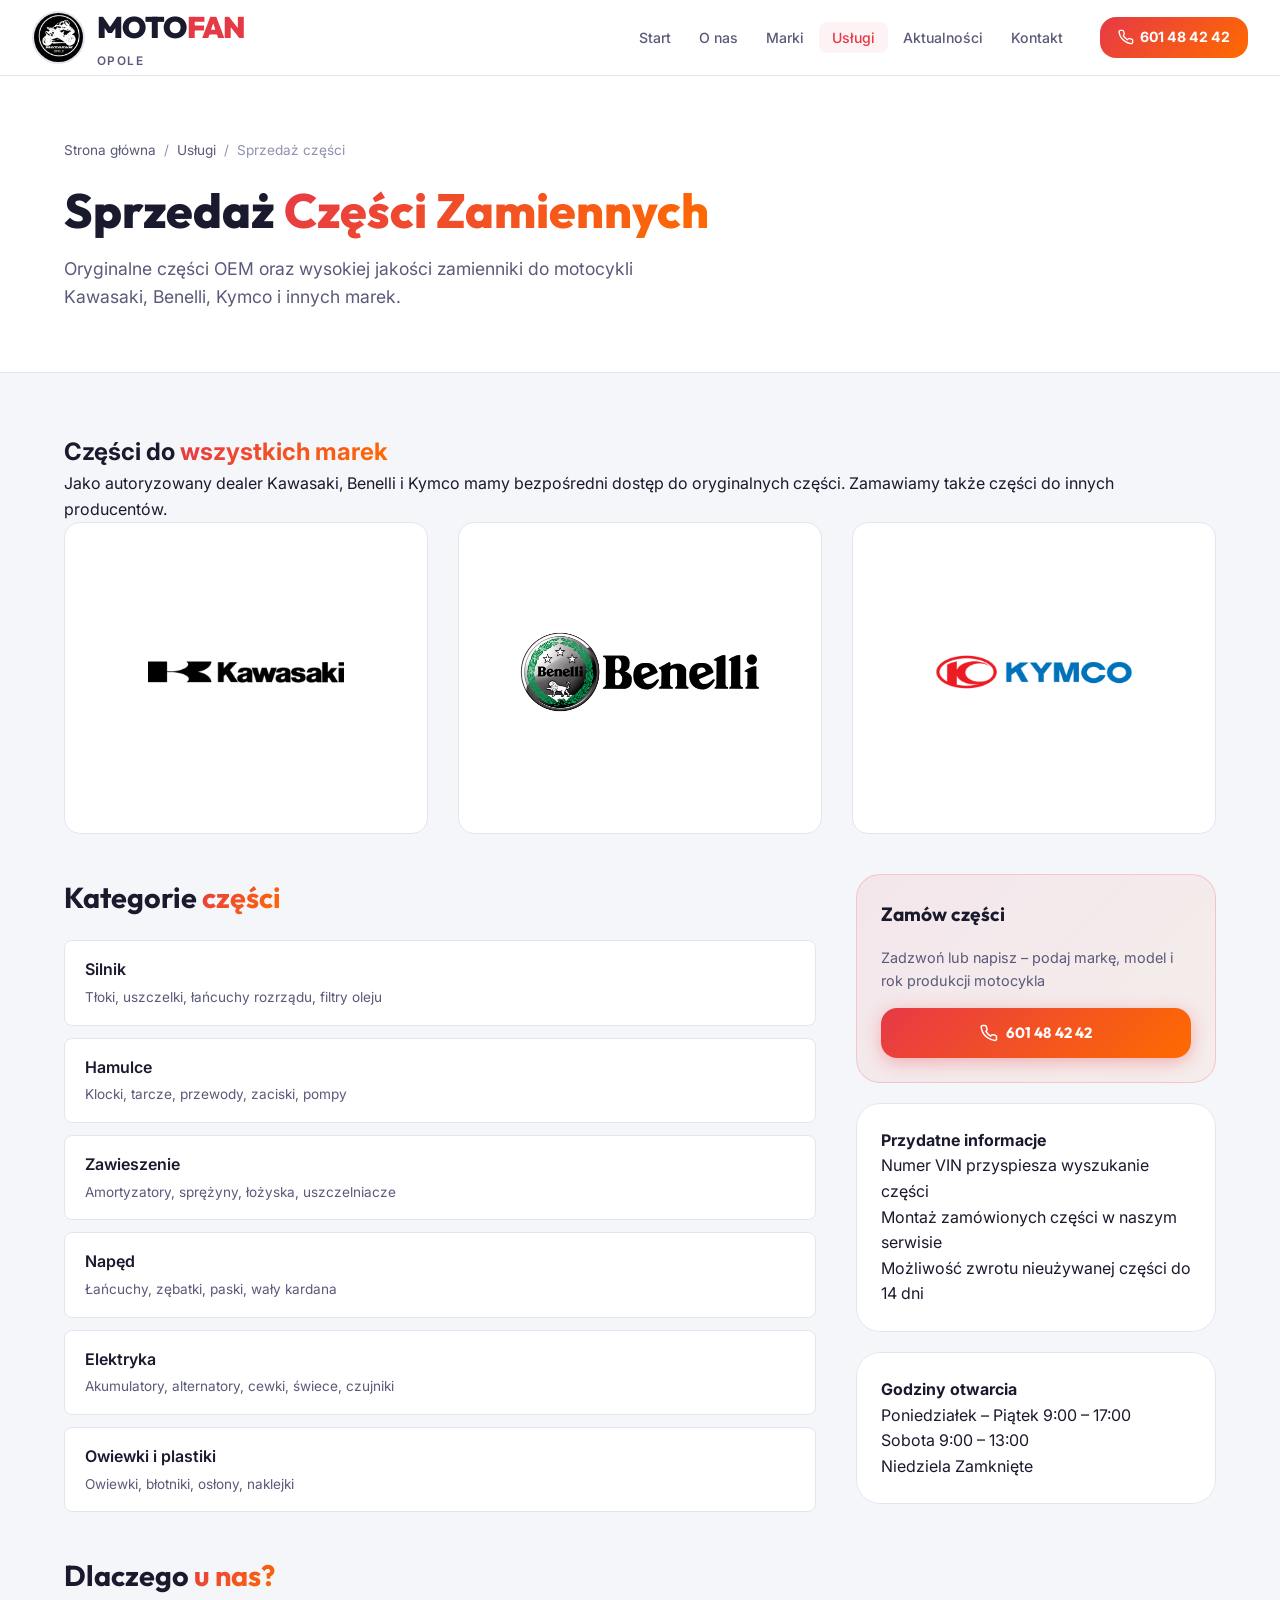
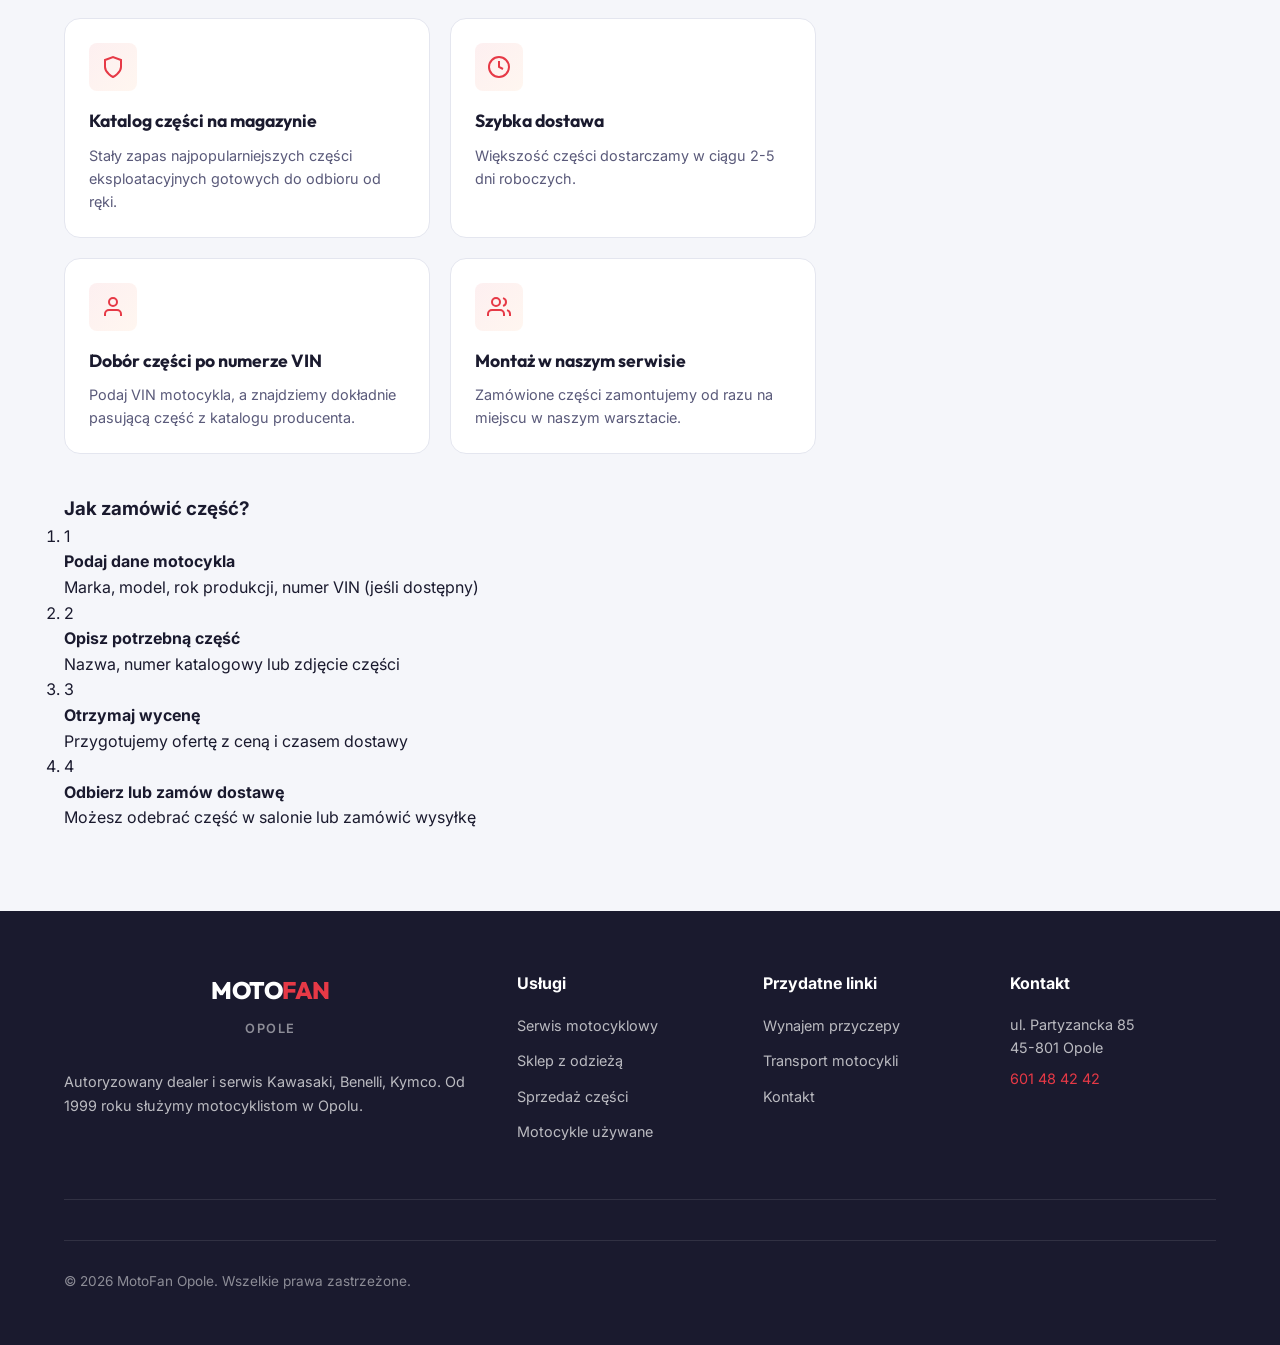
==== commit 13935021: "Czesci: replace OEM/zamienniki with visual-friendly feature titles" ====
--- a/czesci.html
+++ b/czesci.html
@@ -113,8 +113,8 @@
               <div class="feature-icon">
                 <svg viewBox="0 0 24 24" fill="none" stroke="currentColor" stroke-width="2"><path d="M12 22s8-4 8-10V5l-8-3-8 3v7c0 6 8 10 8 10z"/></svg>
               </div>
-              <h3>Oryginalne części OEM</h3>
-              <p>Bezpośrednio od producenta. Pełna gwarancja i pewność jakości.</p>
+              <h3>Katalog części na magazynie</h3>
+              <p>Stały zapas najpopularniejszych części eksploatacyjnych gotowych do odbioru od ręki.</p>
             </div>
             <div class="feature-box">
               <div class="feature-icon">
@@ -127,15 +127,15 @@
               <div class="feature-icon">
                 <svg viewBox="0 0 24 24" fill="none" stroke="currentColor" stroke-width="2"><path d="M20 21v-2a4 4 0 0 0-4-4H8a4 4 0 0 0-4 4v2"/><circle cx="12" cy="7" r="4"/></svg>
               </div>
-              <h3>Doradztwo</h3>
-              <p>Pomożemy dobrać odpowiednią część. Sprawdzimy numer VIN.</p>
+              <h3>Dobór części po numerze VIN</h3>
+              <p>Podaj VIN motocykla, a znajdziemy dokładnie pasującą część z katalogu producenta.</p>
             </div>
             <div class="feature-box">
               <div class="feature-icon">
                 <svg viewBox="0 0 24 24" fill="none" stroke="currentColor" stroke-width="2"><path d="M17 21v-2a4 4 0 0 0-4-4H5a4 4 0 0 0-4 4v2"/><circle cx="9" cy="7" r="4"/><path d="M23 21v-2a4 4 0 0 0-3-3.87"/><path d="M16 3.13a4 4 0 0 1 0 7.75"/></svg>
               </div>
-              <h3>Zamienniki wysokiej jakości</h3>
-              <p>Oferujemy również sprawdzone zamienniki w niższych cenach.</p>
+              <h3>Montaż w naszym serwisie</h3>
+              <p>Zamówione części zamontujemy od razu na miejscu w naszym warsztacie.</p>
             </div>
           </div>
 
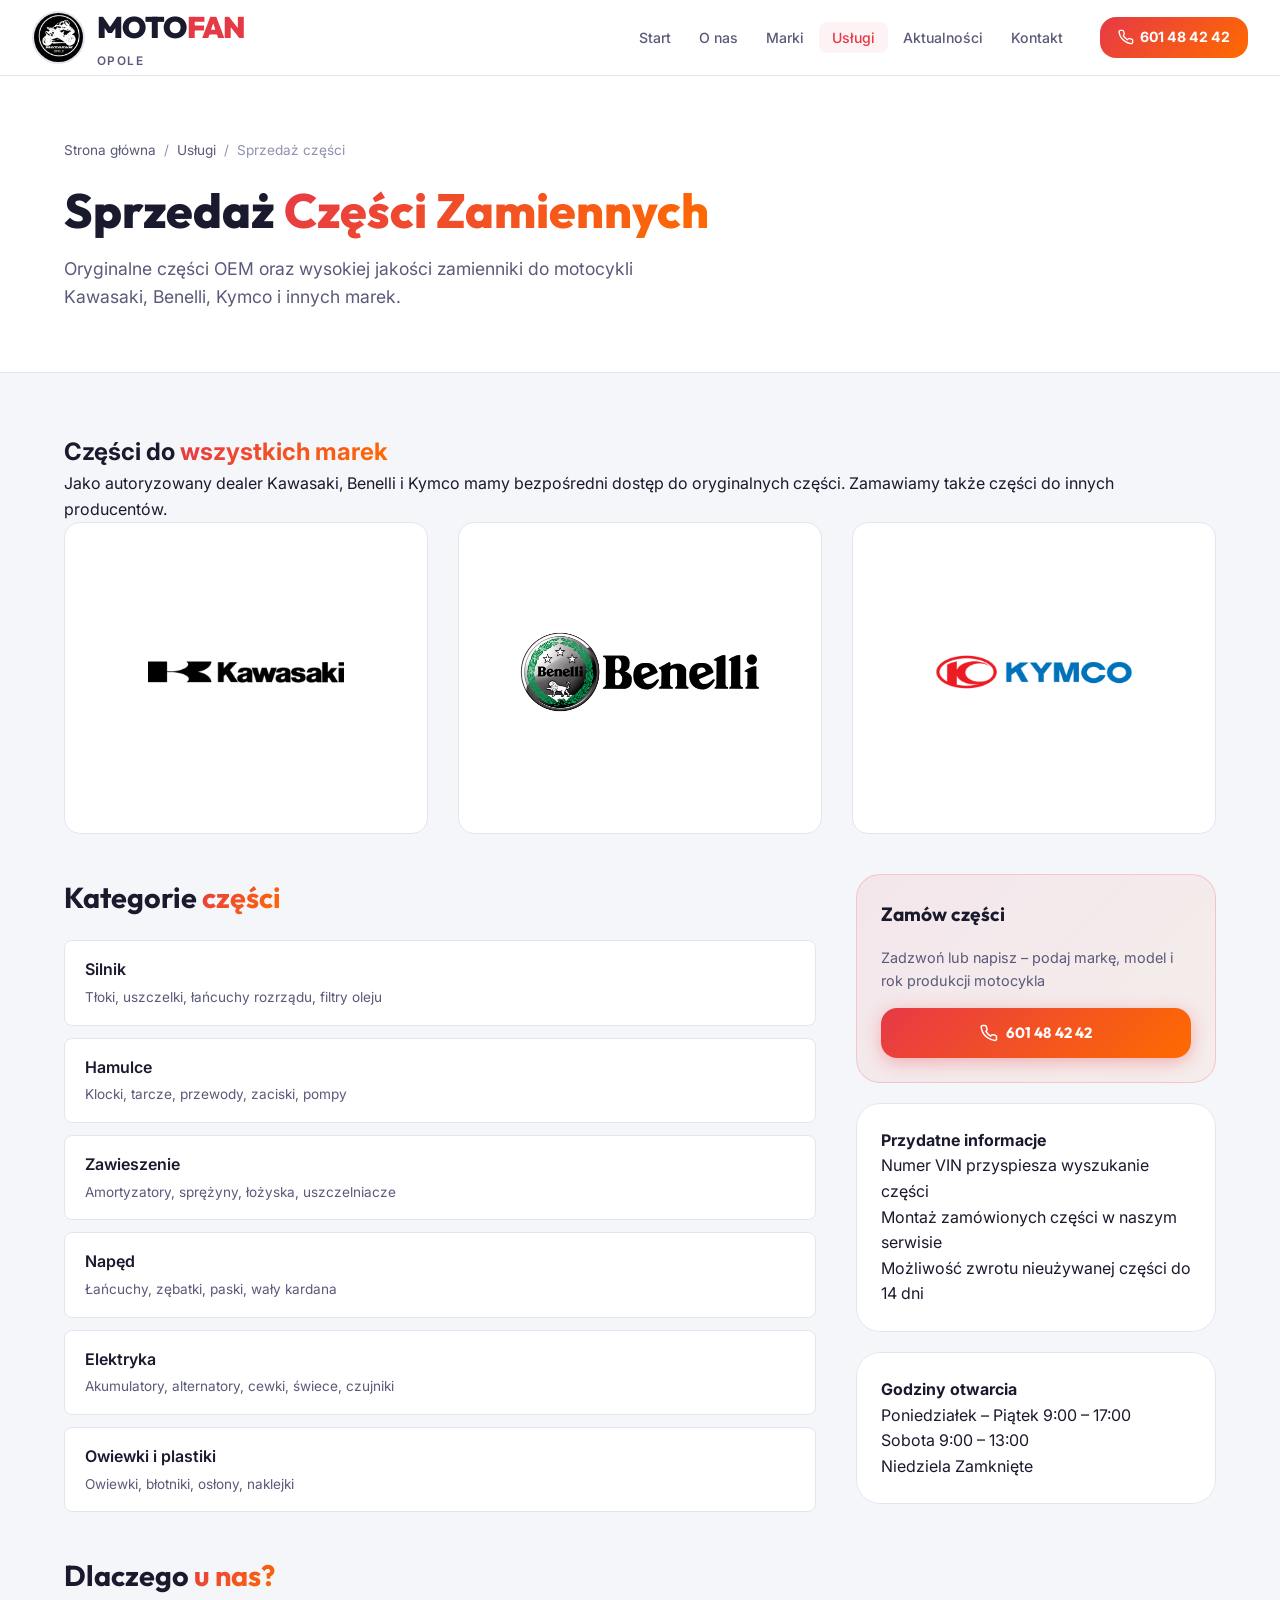
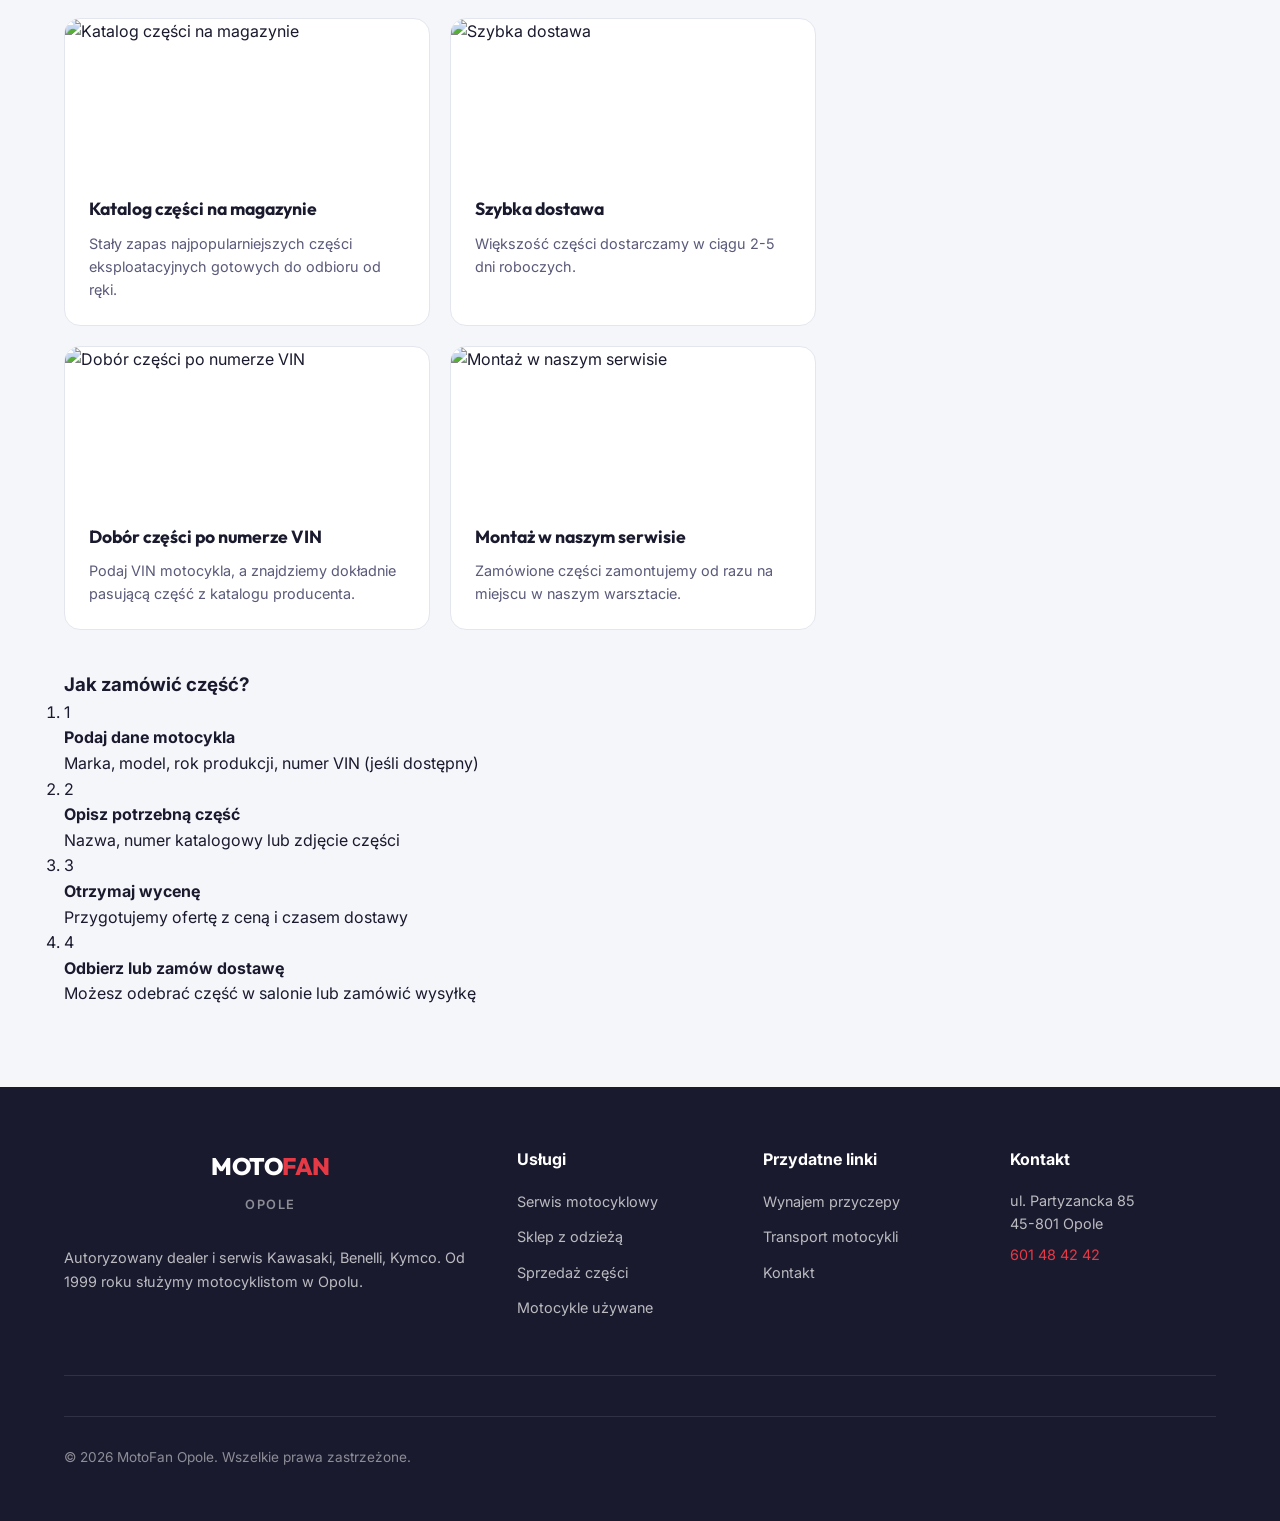
==== commit 7eb77f0e: "Replace SVG icons with PNG photos in czesci feature boxes" ====
--- a/czesci.html
+++ b/czesci.html
@@ -110,29 +110,29 @@
           
           <div class="service-features">
             <div class="feature-box">
-              <div class="feature-icon">
-                <svg viewBox="0 0 24 24" fill="none" stroke="currentColor" stroke-width="2"><path d="M12 22s8-4 8-10V5l-8-3-8 3v7c0 6 8 10 8 10z"/></svg>
+              <div class="feature-photo">
+                <img src="pics/czesci/katalogczesci.png" alt="Katalog części na magazynie">
               </div>
               <h3>Katalog części na magazynie</h3>
               <p>Stały zapas najpopularniejszych części eksploatacyjnych gotowych do odbioru od ręki.</p>
             </div>
             <div class="feature-box">
-              <div class="feature-icon">
-                <svg viewBox="0 0 24 24" fill="none" stroke="currentColor" stroke-width="2"><circle cx="12" cy="12" r="10"/><polyline points="12 6 12 12 16 14"/></svg>
+              <div class="feature-photo">
+                <img src="pics/czesci/dostawa.png" alt="Szybka dostawa">
               </div>
               <h3>Szybka dostawa</h3>
               <p>Większość części dostarczamy w ciągu 2-5 dni roboczych.</p>
             </div>
             <div class="feature-box">
-              <div class="feature-icon">
-                <svg viewBox="0 0 24 24" fill="none" stroke="currentColor" stroke-width="2"><path d="M20 21v-2a4 4 0 0 0-4-4H8a4 4 0 0 0-4 4v2"/><circle cx="12" cy="7" r="4"/></svg>
+              <div class="feature-photo">
+                <img src="pics/czesci/doborczesci.png" alt="Dobór części po numerze VIN">
               </div>
               <h3>Dobór części po numerze VIN</h3>
               <p>Podaj VIN motocykla, a znajdziemy dokładnie pasującą część z katalogu producenta.</p>
             </div>
             <div class="feature-box">
-              <div class="feature-icon">
-                <svg viewBox="0 0 24 24" fill="none" stroke="currentColor" stroke-width="2"><path d="M17 21v-2a4 4 0 0 0-4-4H5a4 4 0 0 0-4 4v2"/><circle cx="9" cy="7" r="4"/><path d="M23 21v-2a4 4 0 0 0-3-3.87"/><path d="M16 3.13a4 4 0 0 1 0 7.75"/></svg>
+              <div class="feature-photo">
+                <img src="pics/czesci/montaz.png" alt="Montaż w naszym serwisie">
               </div>
               <h3>Montaż w naszym serwisie</h3>
               <p>Zamówione części zamontujemy od razu na miejscu w naszym warsztacie.</p>
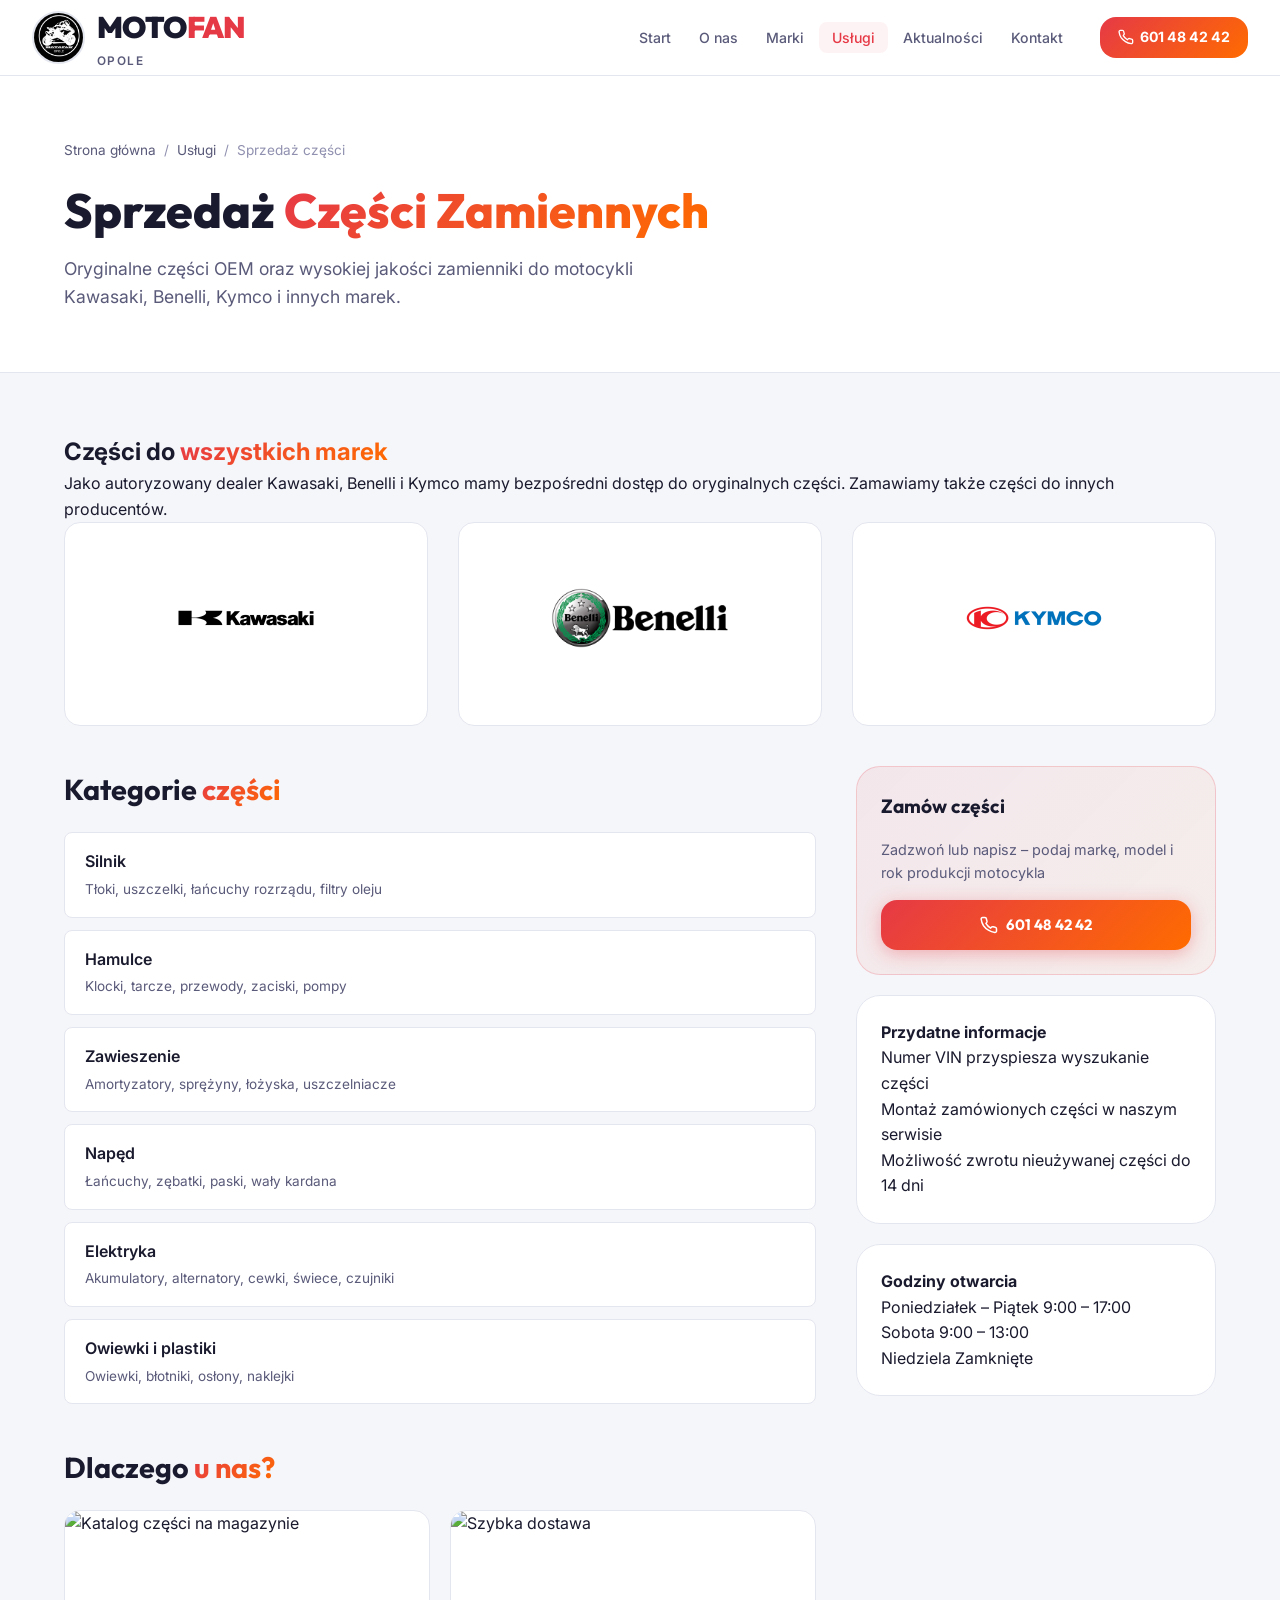
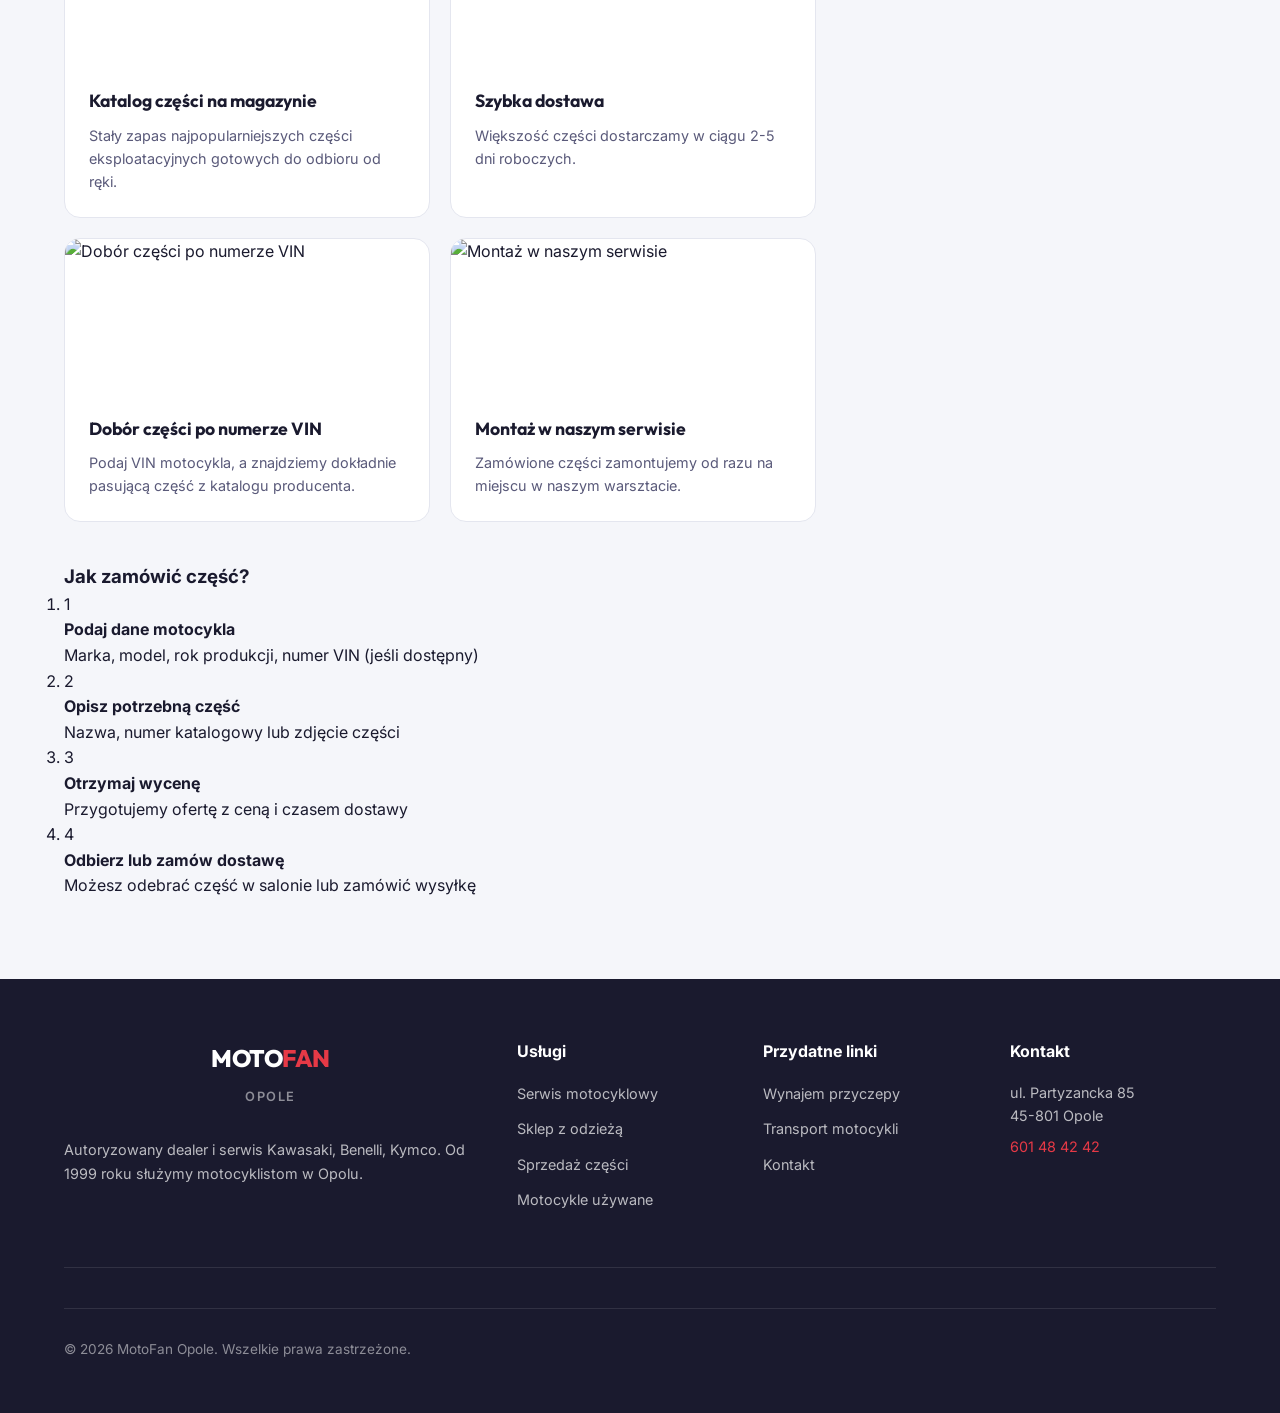
==== commit 3ae3e8ea: "Czesci: reduce brand card height (smaller padding and logos)" ====
--- a/czesci.html
+++ b/czesci.html
@@ -64,14 +64,14 @@
       <p class="lead">Jako autoryzowany dealer Kawasaki, Benelli i Kymco mamy bezpośredni dostęp do oryginalnych części. Zamawiamy także części do innych producentów.</p>
 
       <div class="brands-showcase" style="grid-template-columns:repeat(3,1fr);gap:30px;">
-        <div class="brand-showcase-card" style="display:flex;align-items:center;justify-content:center;padding:40px 20px;">
-          <img src="pics/marki/kawsaki.png" alt="Kawasaki" style="height:218px;width:auto;" />
-        </div>
-        <div class="brand-showcase-card" style="display:flex;align-items:center;justify-content:center;padding:40px 20px;">
-          <img src="pics/marki/benelli-logo.png" alt="Benelli" style="height:136px;width:auto;" />
-        </div>
-        <div class="brand-showcase-card" style="display:flex;align-items:center;justify-content:center;padding:40px 20px;">
-          <img src="pics/marki/kymco.png" alt="Kymco" style="height:218px;width:auto;" />
+        <div class="brand-showcase-card" style="display:flex;align-items:center;justify-content:center;padding:20px;">
+          <img src="pics/marki/kawsaki.png" alt="Kawasaki" style="height:150px;width:auto;" />
+        </div>
+        <div class="brand-showcase-card" style="display:flex;align-items:center;justify-content:center;padding:20px;">
+          <img src="pics/marki/benelli-logo.png" alt="Benelli" style="height:100px;width:auto;" />
+        </div>
+        <div class="brand-showcase-card" style="display:flex;align-items:center;justify-content:center;padding:20px;">
+          <img src="pics/marki/kymco.png" alt="Kymco" style="height:150px;width:auto;" />
         </div>
       </div>
 
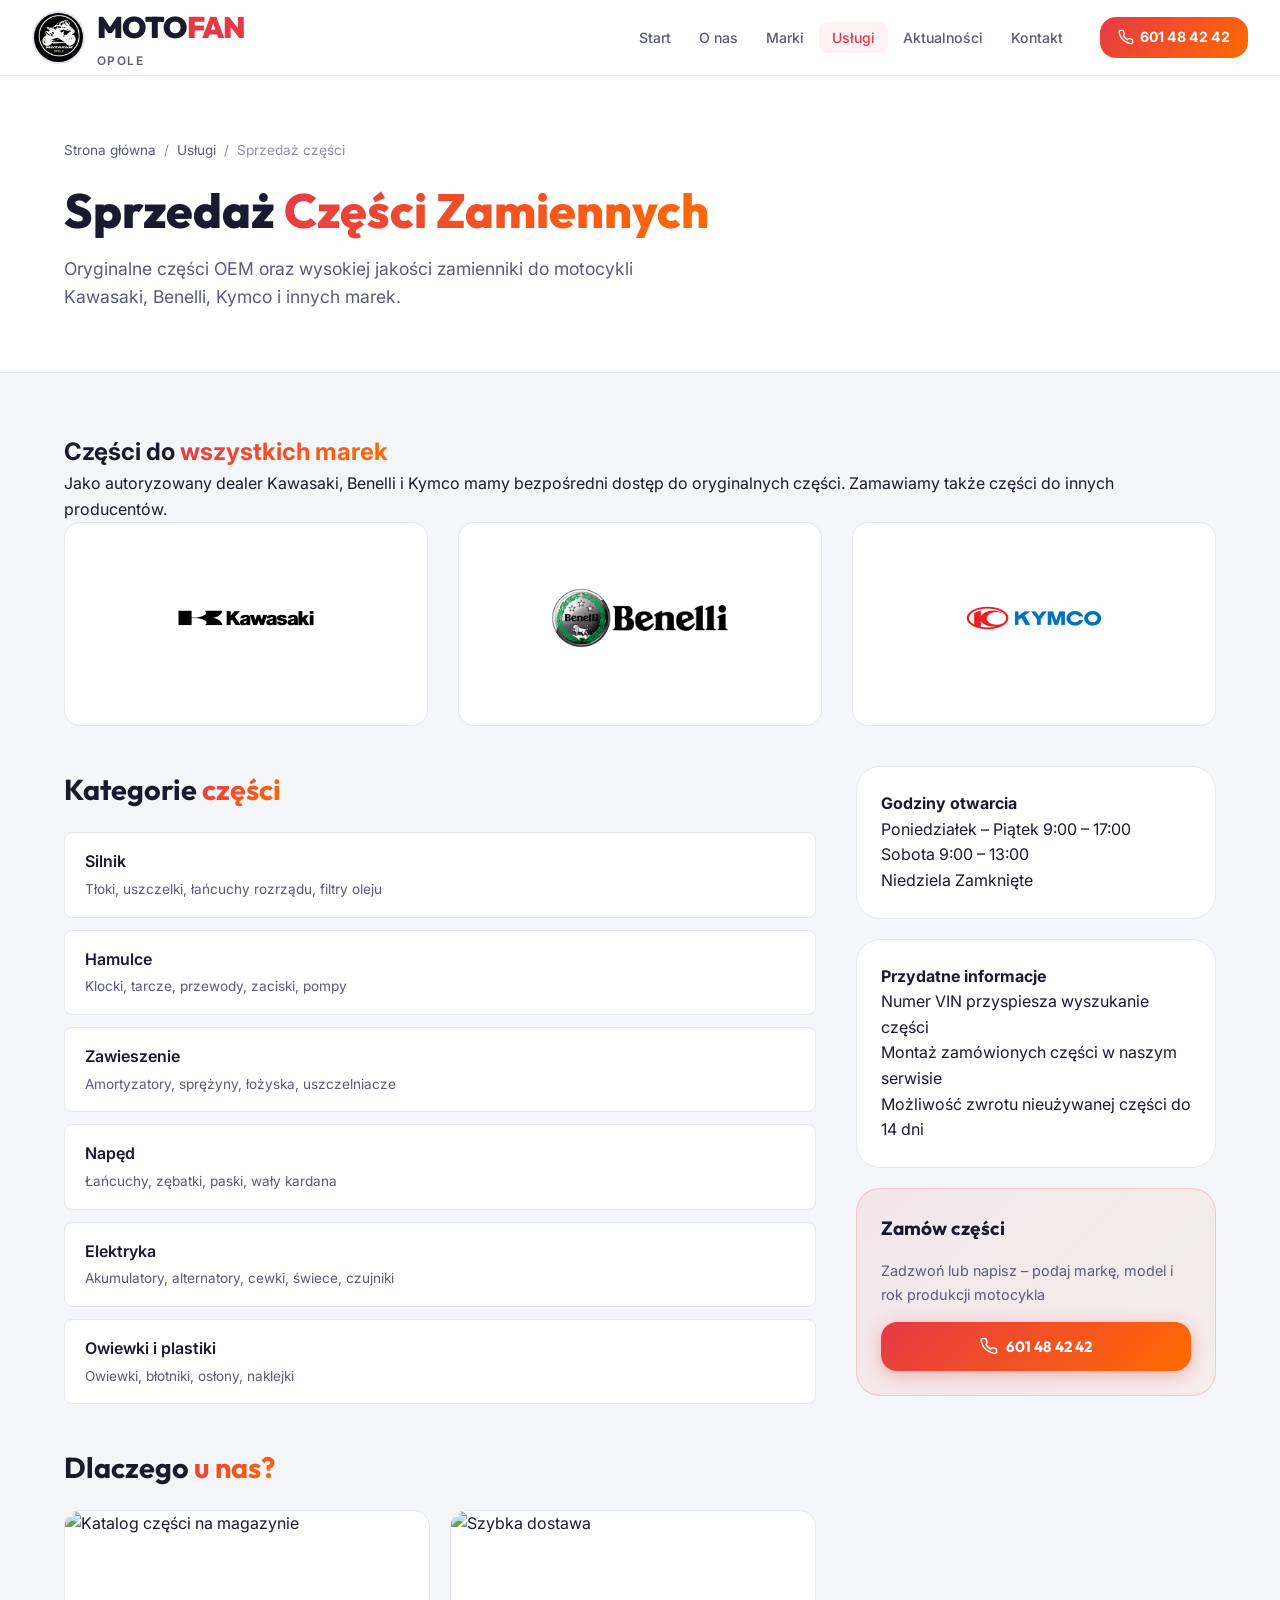
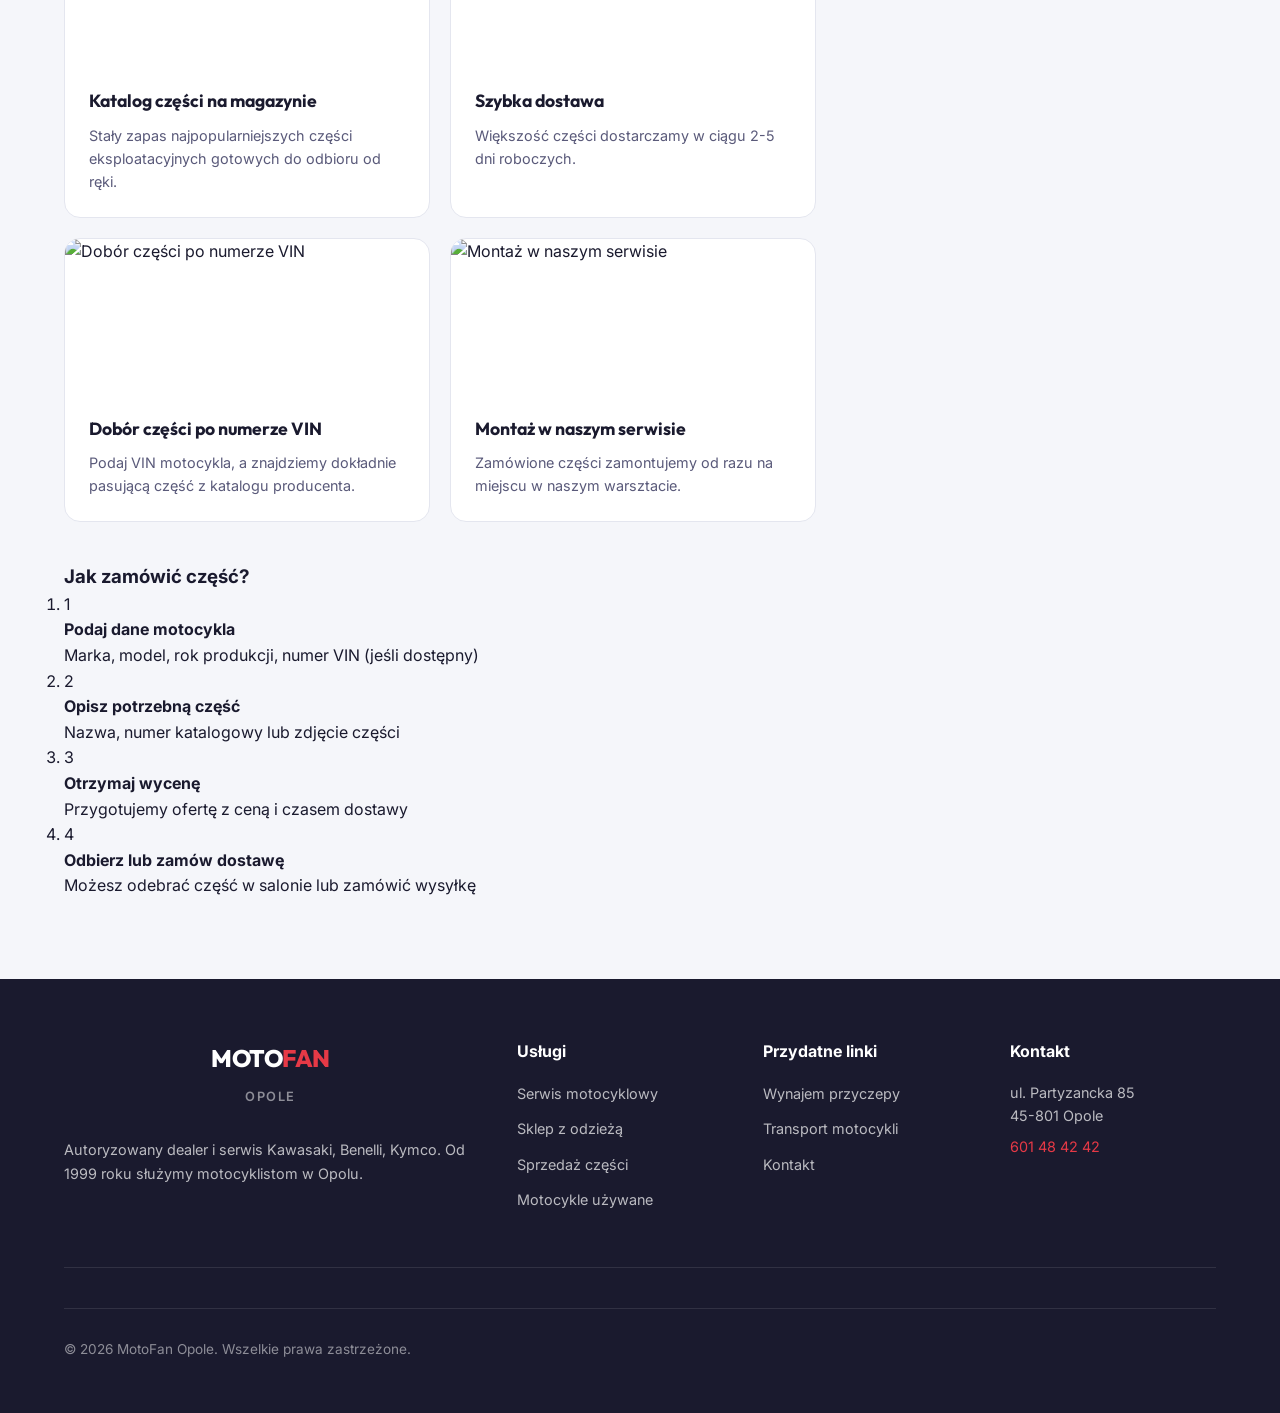
==== commit 19519ce8: "Swap sidebar tiles: godziny otwarcia first, zamow czesci last" ====
--- a/czesci.html
+++ b/czesci.html
@@ -64,15 +64,15 @@
       <p class="lead">Jako autoryzowany dealer Kawasaki, Benelli i Kymco mamy bezpośredni dostęp do oryginalnych części. Zamawiamy także części do innych producentów.</p>
 
       <div class="brands-showcase" style="grid-template-columns:repeat(3,1fr);gap:30px;">
-        <div class="brand-showcase-card" style="display:flex;align-items:center;justify-content:center;padding:20px;">
+        <a href="#jak-zamowic" class="brand-showcase-card" style="display:flex;align-items:center;justify-content:center;padding:20px;text-decoration:none;">
           <img src="pics/marki/kawsaki.png" alt="Kawasaki" style="height:150px;width:auto;" />
-        </div>
-        <div class="brand-showcase-card" style="display:flex;align-items:center;justify-content:center;padding:20px;">
+        </a>
+        <a href="#jak-zamowic" class="brand-showcase-card" style="display:flex;align-items:center;justify-content:center;padding:20px;text-decoration:none;">
           <img src="pics/marki/benelli-logo.png" alt="Benelli" style="height:100px;width:auto;" />
-        </div>
-        <div class="brand-showcase-card" style="display:flex;align-items:center;justify-content:center;padding:20px;">
+        </a>
+        <a href="#jak-zamowic" class="brand-showcase-card" style="display:flex;align-items:center;justify-content:center;padding:20px;text-decoration:none;">
           <img src="pics/marki/kymco.png" alt="Kymco" style="height:150px;width:auto;" />
-        </div>
+        </a>
       </div>
 
       <div class="content-grid">
@@ -80,30 +80,30 @@
           <h2>Kategorie <span class="gradient-text">części</span></h2>
           
           <div class="repairs-list">
-            <div class="repair-item">
+            <a href="#jak-zamowic" class="repair-item" style="text-decoration:none;color:inherit;cursor:pointer;">
               <span class="repair-name">Silnik</span>
               <span class="repair-desc">Tłoki, uszczelki, łańcuchy rozrządu, filtry oleju</span>
-            </div>
-            <div class="repair-item">
+            </a>
+            <a href="#jak-zamowic" class="repair-item" style="text-decoration:none;color:inherit;cursor:pointer;">
               <span class="repair-name">Hamulce</span>
               <span class="repair-desc">Klocki, tarcze, przewody, zaciski, pompy</span>
-            </div>
-            <div class="repair-item">
+            </a>
+            <a href="#jak-zamowic" class="repair-item" style="text-decoration:none;color:inherit;cursor:pointer;">
               <span class="repair-name">Zawieszenie</span>
               <span class="repair-desc">Amortyzatory, sprężyny, łożyska, uszczelniacze</span>
-            </div>
-            <div class="repair-item">
+            </a>
+            <a href="#jak-zamowic" class="repair-item" style="text-decoration:none;color:inherit;cursor:pointer;">
               <span class="repair-name">Napęd</span>
               <span class="repair-desc">Łańcuchy, zębatki, paski, wały kardana</span>
-            </div>
-            <div class="repair-item">
+            </a>
+            <a href="#jak-zamowic" class="repair-item" style="text-decoration:none;color:inherit;cursor:pointer;">
               <span class="repair-name">Elektryka</span>
               <span class="repair-desc">Akumulatory, alternatory, cewki, świece, czujniki</span>
-            </div>
-            <div class="repair-item">
+            </a>
+            <a href="#jak-zamowic" class="repair-item" style="text-decoration:none;color:inherit;cursor:pointer;">
               <span class="repair-name">Owiewki i plastiki</span>
               <span class="repair-desc">Owiewki, błotniki, osłony, naklejki</span>
-            </div>
+            </a>
           </div>
 
           <h2>Dlaczego <span class="gradient-text">u nas?</span></h2>
@@ -139,7 +139,7 @@
             </div>
           </div>
 
-          <h3>Jak zamówić część?</h3>
+          <h3 id="jak-zamowic">Jak zamówić część?</h3>
           <ol class="steps-list">
             <li>
               <span class="step-number">1</span>
@@ -173,13 +173,22 @@
         </div>
 
         <aside class="content-sidebar">
-          <div class="sidebar-card cta-card">
-            <h3>Zamów części</h3>
-            <p>Zadzwoń lub napisz – podaj markę, model i rok produkcji motocykla</p>
-            <a href="tel:601484242" class="btn btn-primary btn-full">
-              <svg width="18" height="18" viewBox="0 0 24 24" fill="none" stroke="currentColor" stroke-width="2"><path d="M22 16.92v3a2 2 0 0 1-2.18 2 19.79 19.79 0 0 1-8.63-3.07A19.5 19.5 0 0 1 4.69 13 19.79 19.79 0 0 1 1.61 4.35 2 2 0 0 1 3.58 2h3a2 2 0 0 1 2 1.72 12.84 12.84 0 0 0 .7 2.81 2 2 0 0 1-.45 2.11L7.91 9.91a16 16 0 0 0 6.18 6.18l1.27-1.27a2 2 0 0 1 2.11-.45 12.84 12.84 0 0 0 2.81.7A2 2 0 0 1 22 16.92z"/></svg>
-              601 48 42 42
-            </a>
+          <div class="sidebar-card">
+            <h4>Godziny otwarcia</h4>
+            <div class="hours-list">
+              <div class="hours-row">
+                <span>Poniedziałek – Piątek</span>
+                <span>9:00 – 17:00</span>
+              </div>
+              <div class="hours-row">
+                <span>Sobota</span>
+                <span>9:00 – 13:00</span>
+              </div>
+              <div class="hours-row">
+                <span>Niedziela</span>
+                <span>Zamknięte</span>
+              </div>
+            </div>
           </div>
 
           <div class="sidebar-card">
@@ -191,22 +200,13 @@
             </ul>
           </div>
 
-          <div class="sidebar-card">
-            <h4>Godziny otwarcia</h4>
-            <div class="hours-list">
-              <div class="hours-row">
-                <span>Poniedziałek – Piątek</span>
-                <span>9:00 – 17:00</span>
-              </div>
-              <div class="hours-row">
-                <span>Sobota</span>
-                <span>9:00 – 13:00</span>
-              </div>
-              <div class="hours-row">
-                <span>Niedziela</span>
-                <span>Zamknięte</span>
-              </div>
-            </div>
+          <div class="sidebar-card cta-card">
+            <h3>Zamów części</h3>
+            <p>Zadzwoń lub napisz – podaj markę, model i rok produkcji motocykla</p>
+            <a href="tel:601484242" class="btn btn-primary btn-full">
+              <svg width="18" height="18" viewBox="0 0 24 24" fill="none" stroke="currentColor" stroke-width="2"><path d="M22 16.92v3a2 2 0 0 1-2.18 2 19.79 19.79 0 0 1-8.63-3.07A19.5 19.5 0 0 1 4.69 13 19.79 19.79 0 0 1 1.61 4.35 2 2 0 0 1 3.58 2h3a2 2 0 0 1 2 1.72 12.84 12.84 0 0 0 .7 2.81 2 2 0 0 1-.45 2.11L7.91 9.91a16 16 0 0 0 6.18 6.18l1.27-1.27a2 2 0 0 1 2.11-.45 12.84 12.84 0 0 0 2.81.7A2 2 0 0 1 22 16.92z"/></svg>
+              601 48 42 42
+            </a>
           </div>
         </aside>
       </div>
--- a/subpage.css
+++ b/subpage.css
@@ -160,6 +160,12 @@
   display: flex;
   flex-direction: column;
   gap: 4px;
+  transition: var(--tr);
+}
+
+.repair-item:hover {
+  border-color: var(--primary);
+  box-shadow: var(--shadow);
 }
 
 .repair-name {
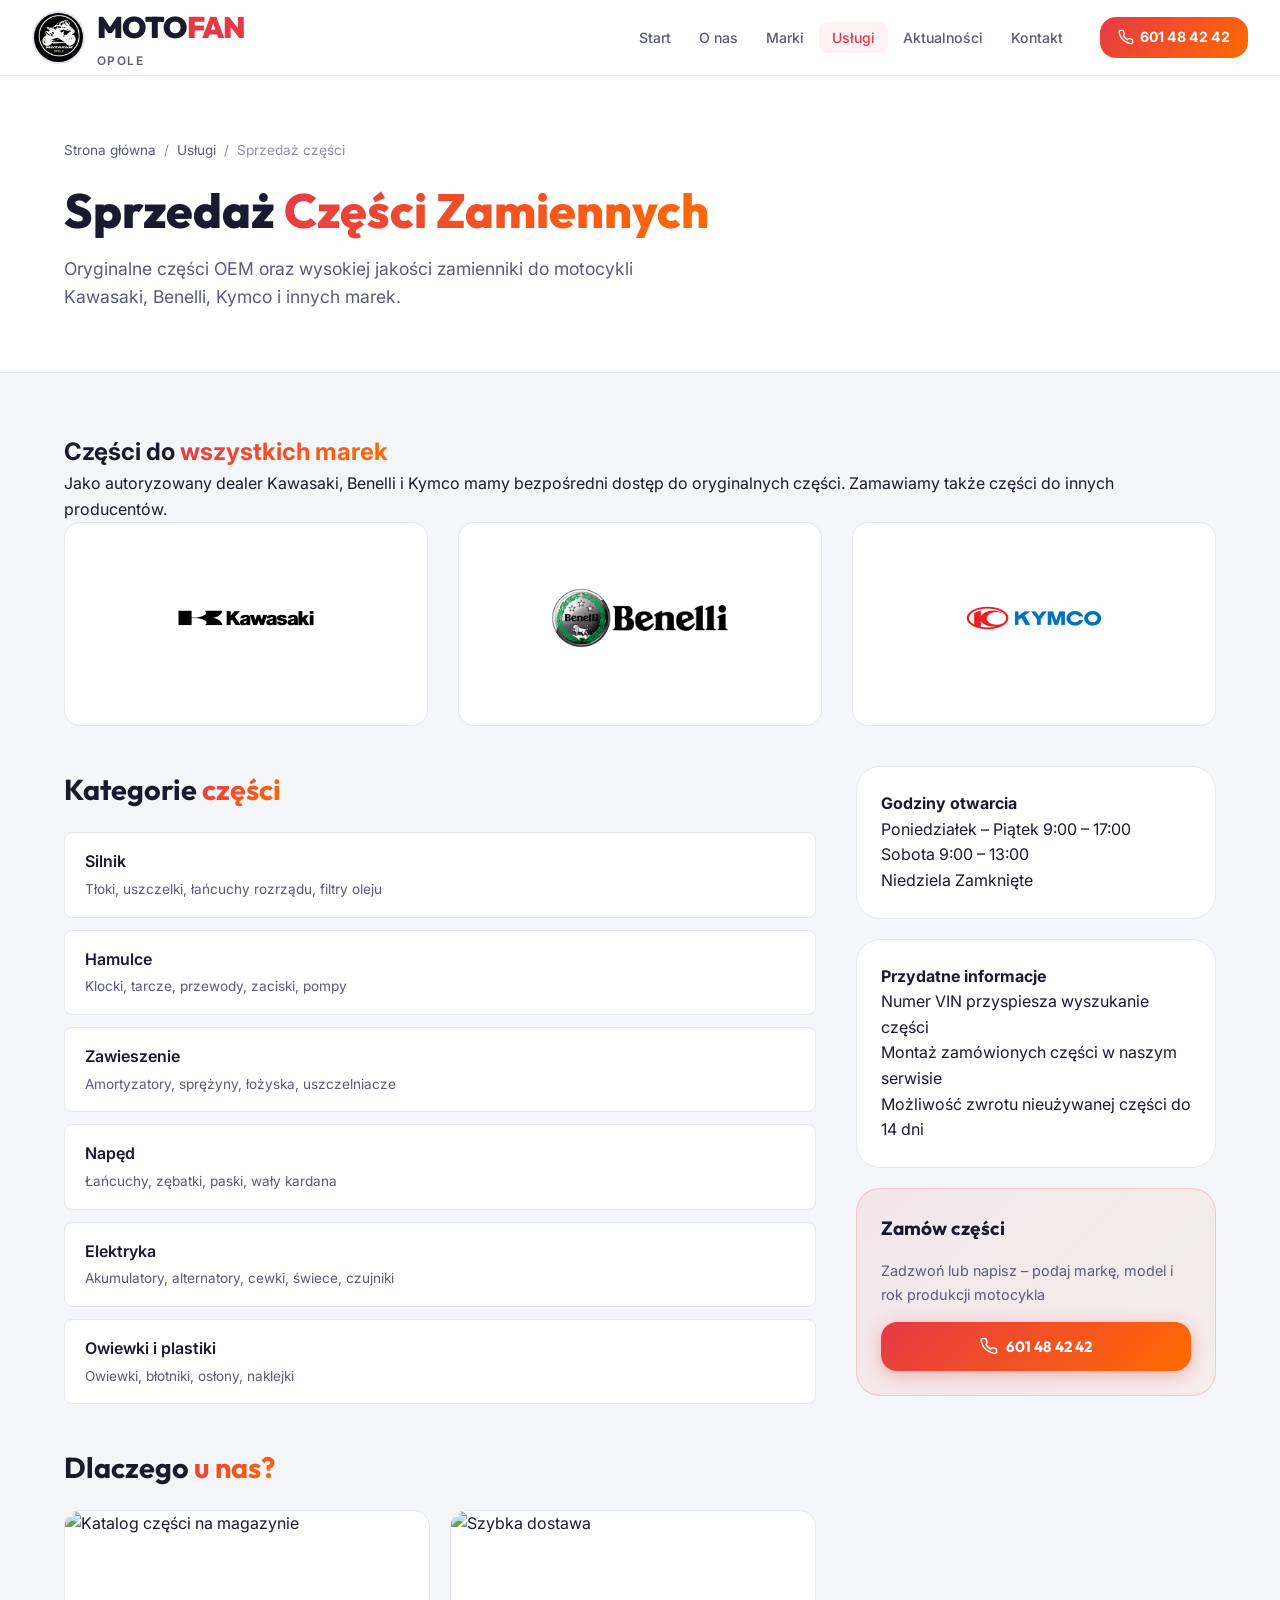
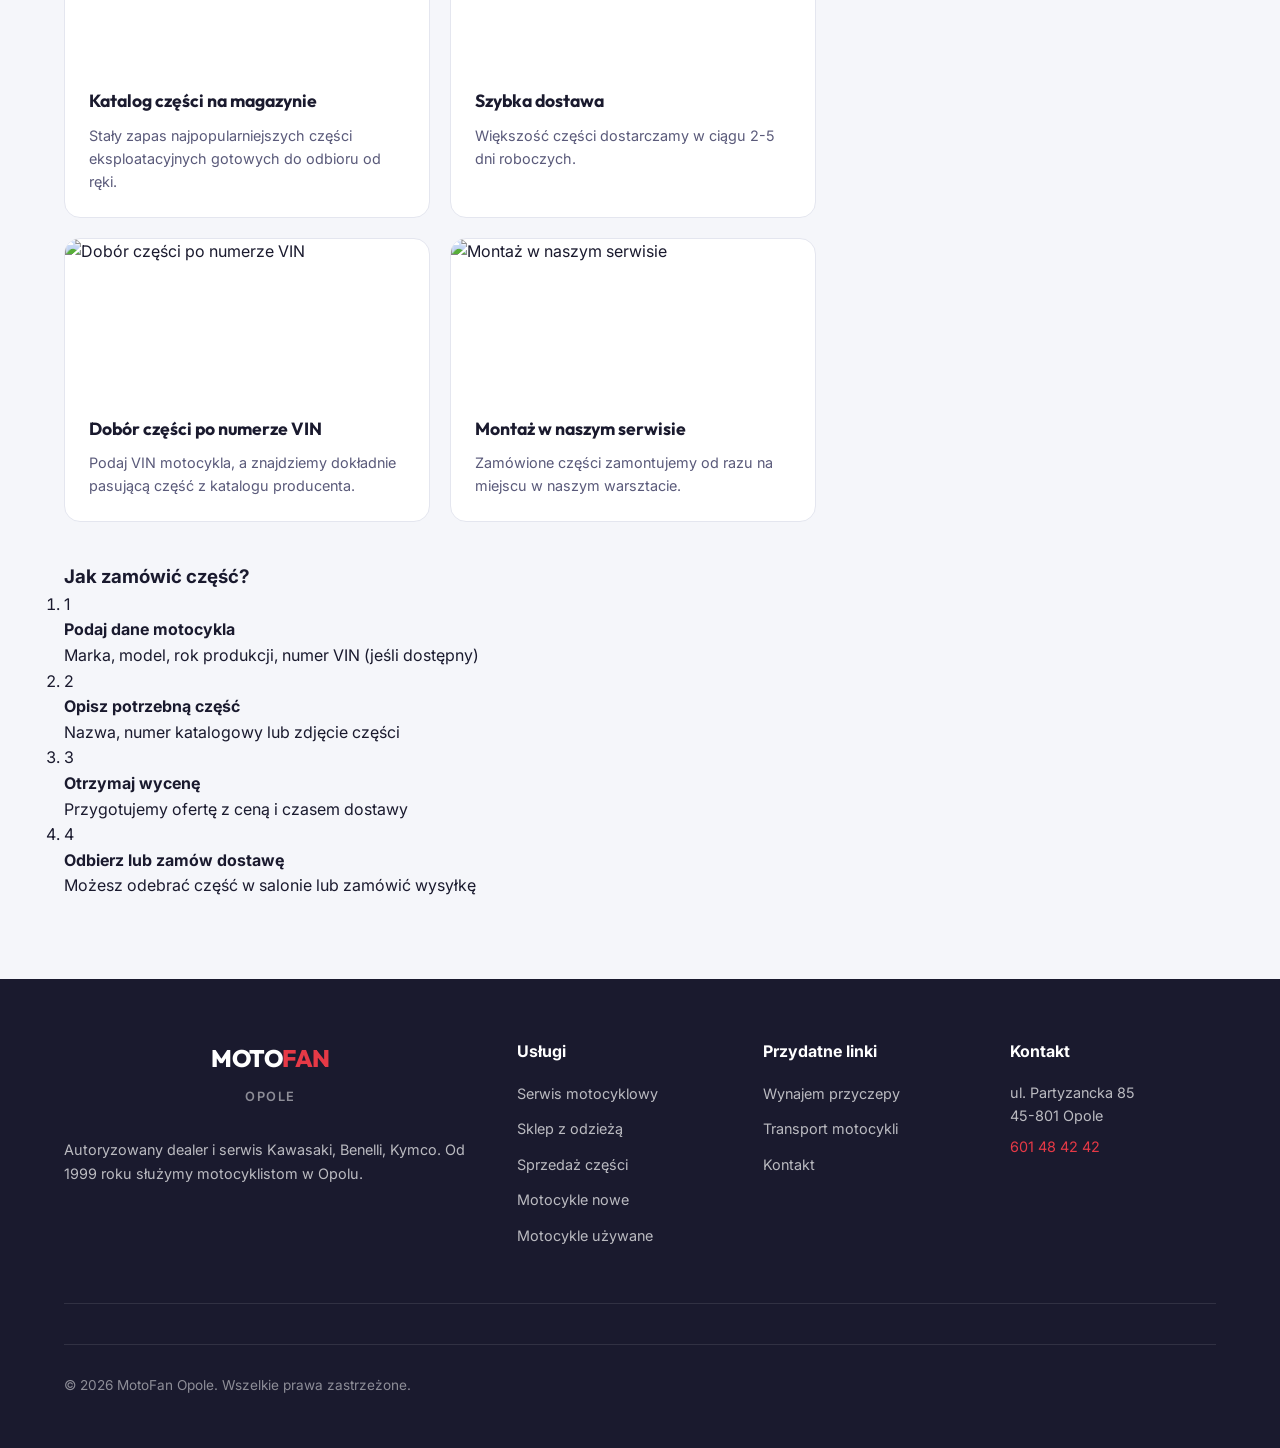
==== commit f6af7665: "Add motocykle-nowe.html subpage and service card on index.html" ====
--- a/czesci.html
+++ b/czesci.html
@@ -231,6 +231,7 @@
             <li><a href="serwis-motocyklowy.html">Serwis motocyklowy</a></li>
             <li><a href="sklep.html">Sklep z odzieżą</a></li>
             <li><a href="czesci.html">Sprzedaż części</a></li>
+            <li><a href="motocykle-nowe.html">Motocykle nowe</a></li>
             <li><a href="motocykle-uzywane.html">Motocykle używane</a></li>
           </ul>
         </div>
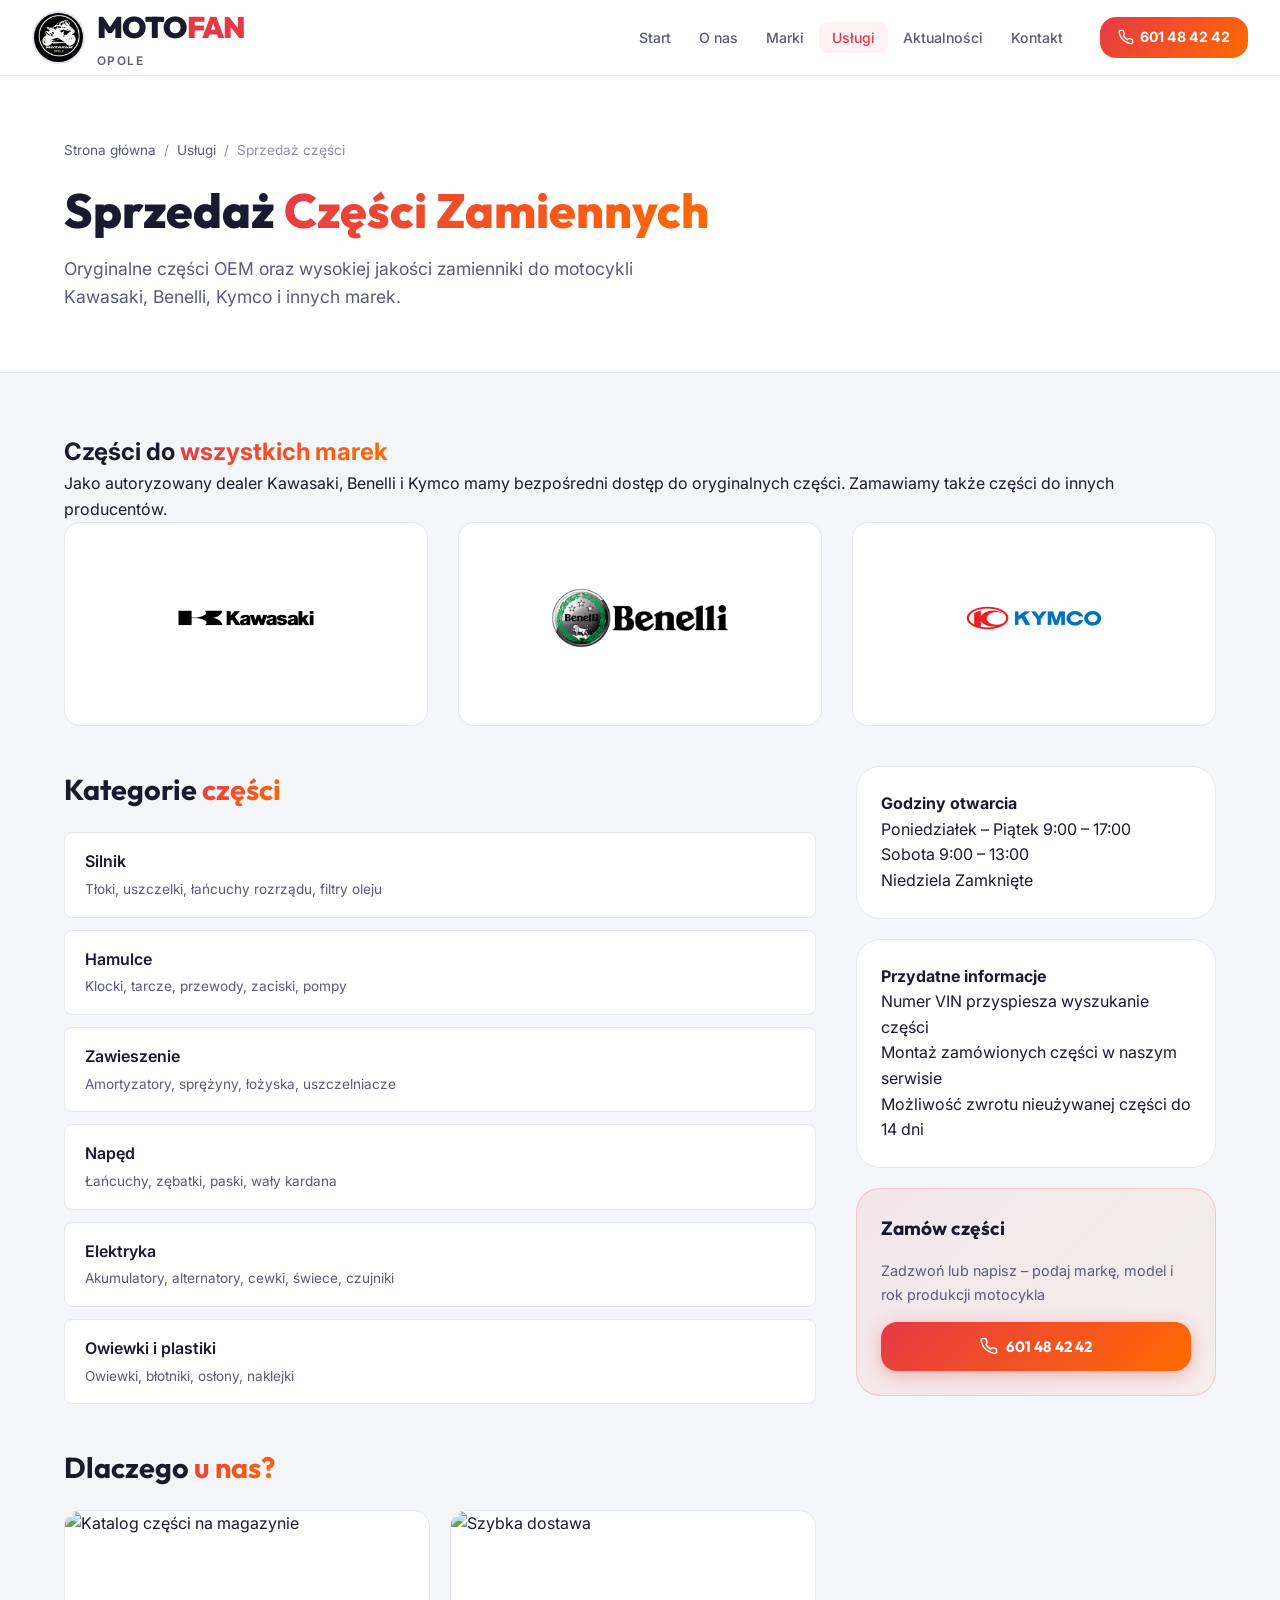
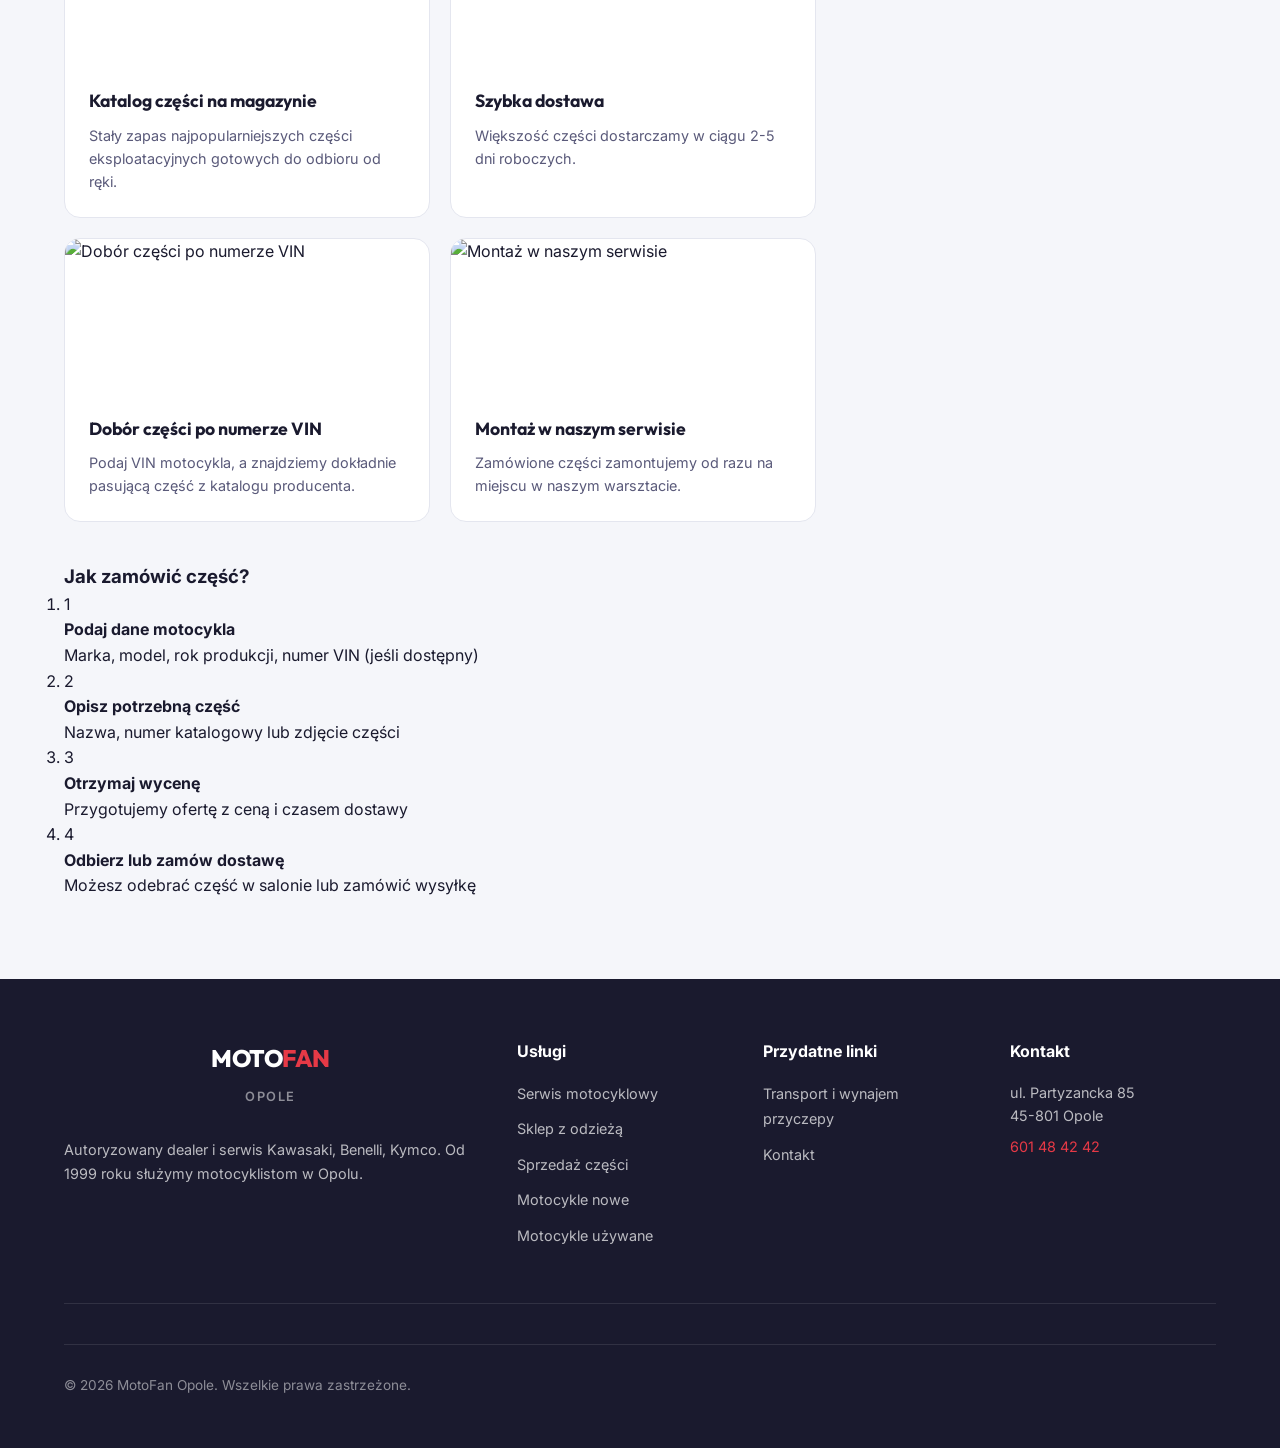
==== commit 89a3d962: "Rewrite motocykle-nowe as gallery like uzywane, merge transport+przyczepa into one page" ====
--- a/czesci.html
+++ b/czesci.html
@@ -238,8 +238,7 @@
         <div class="footer-links">
           <h4>Przydatne linki</h4>
           <ul>
-            <li><a href="wynajem-przyczepy.html">Wynajem przyczepy</a></li>
-            <li><a href="transport.html">Transport motocykli</a></li>
+            <li><a href="transport-i-wynajem.html">Transport i wynajem przyczepy</a></li>
             <li><a href="index.html#contact">Kontakt</a></li>
           </ul>
         </div>
